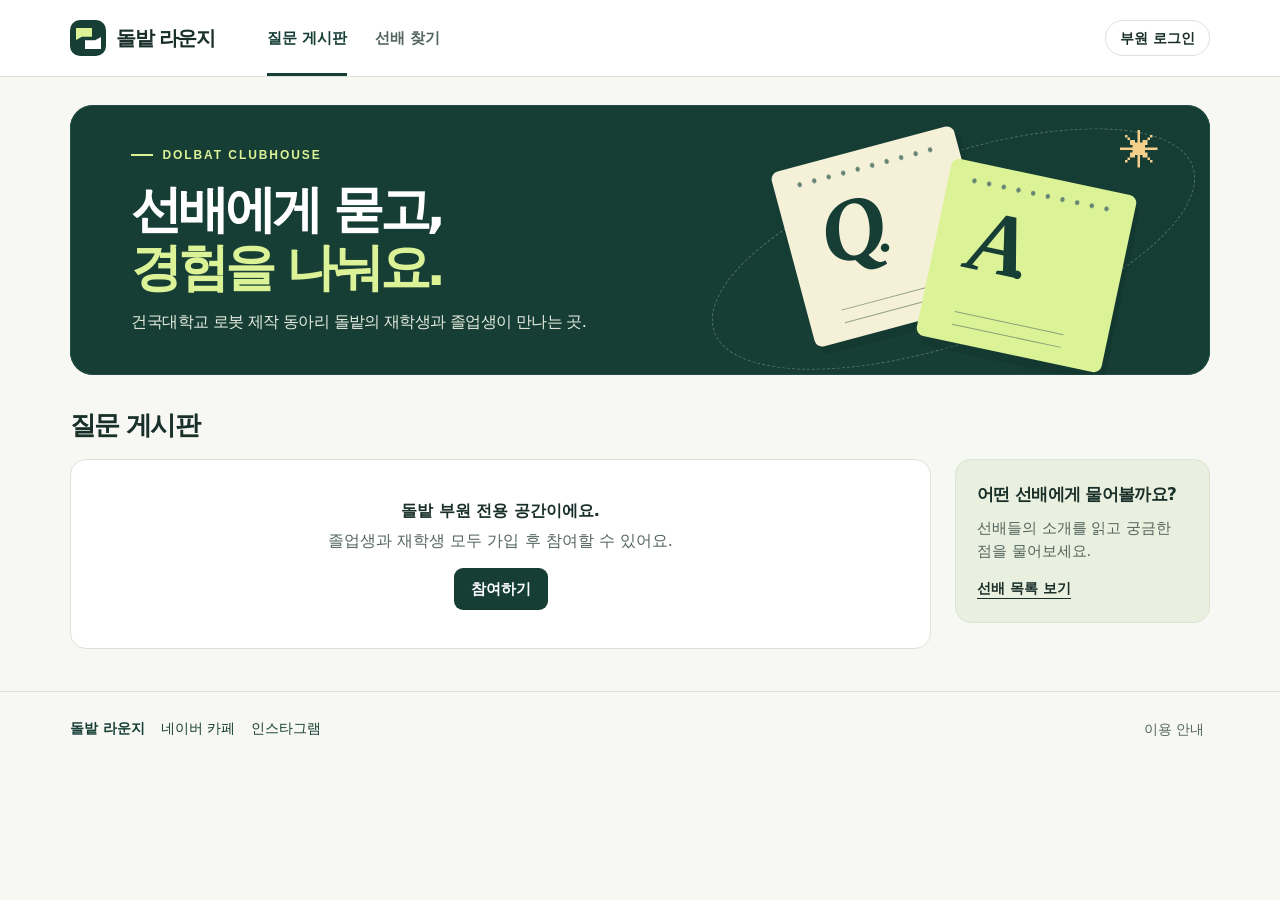
==== index.html @ 1cf1e102 "질문 주제 선택, 표시 및 게시판 필터 추가" ====
<!doctype html>
<html lang="ko"><head><meta charset="utf-8"><meta name="viewport" content="width=device-width,initial-scale=1">
<meta name="theme-color" content="#163e35"><title>돌밭 라운지 · DOLBAT</title>
<meta name="description" content="건국대학교 로봇 제작 동아리 돌밭(DOLBAT)의 재학생과 졸업생이 질문하고 답하는 커뮤니티입니다.">
<link rel="icon" href="data:image/svg+xml,%3Csvg xmlns='http://www.w3.org/2000/svg' viewBox='0 0 32 32'%3E%3Crect width='32' height='32' rx='8' fill='%23163e35'/%3E%3Cpath d='M8 8h11v8H13l-5 4zm8 10h8v7l-4-2h-4z' fill='%23dbf38c'/%3E%3C/svg%3E">
<link rel="stylesheet" href="./style.css?v=topics1"><script defer src="./config.js"></script><script defer src="./data.js?v=topics1"></script><script defer src="./app.js?v=topics1"></script></head>
<body>
<header><div class="wrap top"><a class="brand" href="#questions" aria-label="돌밭 라운지 홈"><span class="brand-mark" aria-hidden="true"><i></i><b></b></span>돌밭 라운지</a>
<nav aria-label="주 메뉴"><a href="#questions" data-nav="questions">질문 게시판</a><a href="#mentors" data-nav="mentors">선배 찾기</a></nav>
<button class="account" id="account"></button></div></header>
<main class="wrap"><section class="hero"><div class="hero-copy"><p class="eyebrow"><span></span>DOLBAT CLUBHOUSE</p><h1>선배에게 묻고,<br><em>경험을 나눠요.</em></h1><p class="intro">건국대학교 로봇 제작 동아리 돌밭의 재학생과 졸업생이 만나는 곳.</p></div>
<div class="art" aria-hidden="true"><div class="orbit"></div><div class="paper qpaper"><div class="holes"></div><strong>Q<span>.</span></strong><div class="paper-lines"></div></div><div class="paper apaper"><div class="holes"></div><strong>A<span>.</span></strong><div class="paper-lines"></div></div><i class="spark">✳</i></div></section>
<div id="board"></div></main>
<footer><div class="wrap"><strong>돌밭 라운지</strong><div class="club-links" role="group" aria-label="돌밭 공식 채널">
<a href="https://cafe.naver.com/dolbat1998" target="_blank" rel="noopener noreferrer">네이버 카페</a>
<a href="https://www.instagram.com/dolbat_ku/" target="_blank" rel="noopener noreferrer" aria-label="돌밭 인스타그램 @dolbat_ku">인스타그램</a>
</div><button id="about">이용 안내</button></div></footer>
<dialog id="modal"><div class="modal-head"><h2 id="modal-title"></h2><button class="cross" aria-label="닫기" id="close">×</button></div><div id="modal-body"></div></dialog><div id="toast" role="status"></div><noscript>게시판을 보려면 브라우저에서 JavaScript를 켜 주세요.</noscript>
</body></html>
---- style.css ----
:root{--pine:#163e35;--ink:#192f2a;--lime:#dcf297;--paper:#f7f8f4;--line:#dce2d9;--muted:#54655e;--white:#fff;--accent:#386955;color:var(--ink);background:var(--paper);font:16px/1.6 "Inter","Pretendard","Apple SD Gothic Neo","Malgun Gothic",system-ui,sans-serif;word-break:keep-all}*{box-sizing:border-box}body{margin:0}button,input,select,textarea{font:inherit;color:inherit}button,a,input,textarea,select{touch-action:manipulation}button{cursor:pointer}button,a{transition:background .16s,color .16s,border-color .16s}button{border:0;background:none}a{color:inherit;text-decoration:none}h1,h2,h3,p{margin:0}button:focus-visible,a:focus-visible,select:focus-visible,textarea:focus-visible,input:focus-visible{outline:3px solid #578772;outline-offset:3px}button:disabled{opacity:.55;cursor:wait}.wrap{width:min(1140px,calc(100% - 80px));margin:auto}header{background:white;border-bottom:1px solid var(--line)}.top{display:flex;align-items:center;min-height:76px;gap:52px}.brand{display:flex;align-items:center;gap:10px;font-size:1.28rem;font-weight:850;letter-spacing:-.07em;white-space:nowrap}.brand-mark{display:block;width:36px;height:36px;border-radius:10px;background:var(--pine);position:relative}.brand-mark i,.brand-mark b{position:absolute;background:var(--lime);width:16px;height:12px;left:6px;top:8px;clip-path:polygon(0 0,100% 0,100% 72%,37% 72%,0 100%)}.brand-mark b{transform:rotate(180deg);top:17px;left:15px;background:#fff}nav{display:flex;gap:28px;align-self:stretch}nav a{display:grid;place-content:center;position:relative;color:var(--muted);font-size:.95rem;font-weight:650}nav a.on{color:var(--pine)}nav a.on:after{content:"";height:3px;position:absolute;background:var(--pine);bottom:0;left:0;right:0}.account{margin-left:auto;border:1px solid var(--line);border-radius:22px;padding:6px 14px;font-weight:650;font-size:.87rem}.account:hover,.outline:hover,.chip:hover{background:#eaf0e7}.hero{display:flex;position:relative;isolation:isolate;overflow:hidden;color:#fff;background:var(--pine);margin:28px 0 32px;border-radius:23px;min-height:270px;align-items:center;padding:34px clamp(28px,4.8vw,66px);box-shadow:inset 0 0 0 1px #224f42}.hero-copy{position:relative;z-index:2;width:56%}.eyebrow{font-family:Arial,sans-serif;display:flex;align-items:center;gap:9px;font-weight:700;font-size:.75rem;letter-spacing:.16em;color:var(--lime)}.eyebrow span{height:2px;width:22px;background:var(--lime)}h1{font-size:clamp(2.1rem,4vw,3.35rem);letter-spacing:-.08em;line-height:1.14;margin:15px 0 12px;font-weight:800}h1 em{font-style:normal;color:var(--lime)}.intro{color:#e7ede1;font-size:1rem;letter-spacing:-.04em}.art{position:absolute;width:42%;max-width:430px;top:0;right:4%;height:100%;pointer-events:none}.orbit{border:1px dashed #76907d;opacity:.65;width:118%;height:69%;border-radius:50%;position:absolute;top:19%;left:-8%;transform:rotate(-19deg)}.paper{position:absolute;width:44%;height:67%;top:15%;color:var(--pine);box-shadow:5px 9px 0 #0b2a2440;border-radius:8px;padding:7% 8% 4%;display:flex;flex-direction:column;justify-content:space-between}.qpaper{left:13%;background:#f5f1d9;transform:rotate(-15deg)}.apaper{top:26%;left:46%;background:var(--lime);transform:rotate(12deg)}.holes{position:absolute;top:9%;left:12%;right:12%;height:5px;background:radial-gradient(circle at 3px 2.5px,#648474 2px,transparent 2.6px) left/15px 5px repeat-x}.paper strong{font:italic 700 clamp(4rem,7vw,7rem)/1 Georgia,serif;letter-spacing:-.13em}.paper strong span{font-size:.58em}.paper-lines{width:92%;height:14px;border-block:1.5px solid #768b70;opacity:.78}.spark{position:absolute;right:1%;top:10%;color:#f5cf8c;font:normal 2.5rem/1 Georgia,serif}.board-head{display:flex;align-items:center;justify-content:space-between;gap:12px;margin:4px 0 16px}h2{font-size:1.65rem;letter-spacing:-.065em;line-height:1.35}.section-title{display:flex;align-items:baseline;gap:12px}.count{color:var(--muted);font-size:.9rem}.solid,.outline{border-radius:9px;padding:9px 17px;font-size:.94rem;font-weight:700;display:inline-flex;align-items:center;justify-content:center;gap:7px}.solid{background:var(--pine);color:white}.solid:hover{background:#255846}.outline{background:white;border:1px solid var(--line)}.ico{font-family:Arial,sans-serif;font-size:1.1em}.layout{display:grid;grid-template-columns:minmax(0,1fr) 255px;gap:24px}.panel,.sidecard,.mentor{background:white;border:1px solid var(--line);border-radius:16px}.panel{overflow:hidden}.toolbar{padding:19px 22px 16px;border-bottom:1px solid var(--line)}.search{display:flex;align-items:center;gap:10px;background:#f5f7f3;border:1px solid #dce3d9;border-radius:9px;padding:0 13px;color:var(--muted)}.search:before{content:"";width:12px;height:12px;border:1.8px solid currentColor;border-radius:50%;flex:none}.search:after{content:"";position:absolute;margin:11px 0 0 12px;width:6px;height:1.7px;background:currentColor;transform:rotate(46deg)}.search input{width:100%;padding:10px 4px;border:0;background:transparent;min-width:0;font-size:.93rem}.chips{display:flex;flex-wrap:wrap;gap:6px;margin-top:12px}.chip,.tag,.status{font-size:.82rem;line-height:1.4;border-radius:18px;white-space:nowrap}.chip{padding:6px 12px;border:1px solid var(--line);background:white}.chip.active{background:var(--pine);color:white;border-color:var(--pine)}.row{display:block;width:100%;padding:17px 23px;text-align:left;border:0;border-bottom:1px solid #e6eae4;background:white}.row:last-child{border:0}.row:hover,.mentor:hover{background:#f7faf4}.labelrow,.meta,.personline{display:flex;align-items:center;flex-wrap:wrap;gap:8px}.tag{color:#365c48;background:#edf2e9;padding:3px 9px;font-weight:700}.status{font-weight:600;color:#557358}.status.wait{color:#946631}.row h3,.mentor h3{font-size:1.1rem;line-height:1.5;letter-spacing:-.045em;margin:6px 0 4px;overflow-wrap:anywhere}.meta{overflow-wrap:anywhere;font-size:.83rem;color:var(--muted)}.answer-count{margin-left:auto;color:var(--pine);font-weight:700}.sidecard{padding:21px;margin-bottom:14px}.sidecard h3{font-size:1.06rem;letter-spacing:-.04em}.sidecard.moss{background:#eaf0df;border-color:#dbe4cf}.sidecard p{color:var(--muted);font-size:.91rem;margin:8px 0 13px}.sidecard .linkbtn{font-size:.9rem;font-weight:700;padding:0;text-decoration:underline;text-underline-offset:5px}.sidelist{display:flex;flex-direction:column;gap:6px;margin-top:10px}.filter{display:flex;width:100%;align-items:center;justify-content:space-between;text-align:left;padding:7px 9px;border-radius:6px;color:var(--muted);font-size:.92rem}.filter.active{background:#eff3ed;color:var(--pine);font-weight:700}.filter b{font-size:.85rem}.empty{text-align:center;padding:38px 20px;color:var(--muted)}.empty strong{display:block;color:var(--ink);margin-bottom:5px}.empty button{margin-top:14px}.mentor-grid{padding:18px;display:grid;grid-template-columns:repeat(2,minmax(0,1fr));gap:12px}.mentor{padding:18px;text-align:left}.avatar{width:39px;height:39px;display:grid;place-items:center;border-radius:12px;color:var(--pine);background:#e4eed5;font-weight:750}.mentor p{font-size:.91rem;color:var(--muted);margin-top:10px}.notice{font-size:.87rem;color:var(--muted);margin:12px 0}.mobile-filter{display:none}footer{border-top:1px solid var(--line);margin:42px 0 0}footer .wrap{display:flex;align-items:center;gap:16px;min-height:74px;color:var(--muted);font-size:.85rem}footer strong{color:var(--pine)}footer button{margin-left:auto;font-size:.87rem}dialog{width:min(590px,calc(100% - 26px));max-height:88dvh;padding:24px;border:1px solid var(--line);border-radius:18px;color:var(--ink);box-shadow:0 18px 70px #173e3533}dialog::backdrop{background:#092c2480}.modal-head{display:flex;align-items:center;justify-content:space-between;gap:14px;margin-bottom:18px}.modal-head h2{font-size:1.38rem;overflow-wrap:anywhere}.cross{height:34px;width:34px;flex:none;border-radius:50%;background:var(--paper);font:1.55rem/1 Arial}.form{display:grid;gap:13px}.form label{display:grid;gap:5px;font-size:.9rem;font-weight:700}.form :is(input,textarea,select){width:100%;min-width:0;padding:9px 10px;background:#f9faf7;border:1px solid #cfdace;border-radius:8px;font-size:16px}.form textarea{resize:vertical;min-height:102px}.form input[type=file]{font-size:.83rem;padding:8px}.form small,.dim,.hint{font-size:.87rem;color:var(--muted)}.form .solid{justify-self:start}.error{color:#9c3626;font-size:.9rem}.error:empty{display:none}.hint{background:#f2f5ec;border-radius:9px;padding:10px 12px;margin:0 0 14px}.switch{margin-top:14px;color:#2d6655;text-decoration:underline;font-weight:650}.article{white-space:pre-wrap;overflow-wrap:anywhere;margin:13px 0 17px}.photo{display:block;width:auto;max-width:100%;max-height:400px;border-radius:10px;margin:10px 0}.reply{border-top:1px solid var(--line);padding:15px 0 5px}.reply h4,.replies h3{margin:0}.replies h3{font-size:1.04rem}.detail-form{border-top:1px solid var(--line);padding-top:16px;margin-top:12px}.related:not(:empty){background:#f2f5ec;border-radius:8px;padding:9px 12px;font-size:.86rem}.related button{display:block;text-align:left;text-decoration:underline;margin:4px 0}.busyline{padding:17px;color:var(--muted)}#toast{position:fixed;bottom:22px;left:50%;transform:translateX(-50%);max-width:90%;background:var(--pine);border-radius:10px;color:white;font-size:.91rem;padding:10px 16px;z-index:20;box-shadow:0 2px 10px #0002;pointer-events:none}#toast:empty{display:none}
@media(max-width:850px){.layout{grid-template-columns:minmax(0,1fr) 205px;gap:14px}.wrap{width:calc(100% - 40px)}.hero{min-height:240px}.art{right:3%}.top{gap:32px}.sidecard{padding:15px}}
@media(max-width:670px){.wrap{width:calc(100% - 28px)}.top{min-height:65px;flex-wrap:wrap;gap:0;padding:12px 0 0}.brand{font-size:1.13rem}.brand-mark{width:33px;height:33px}.account{order:1}nav{order:2;width:100%;gap:24px;margin-top:8px}nav a{padding:7px 0 10px;font-size:.9rem}.hero{margin:16px 0 23px;min-height:193px;padding:21px 20px;border-radius:15px}.hero-copy{width:66%}h1{font-size:clamp(1.65rem,6.3vw,2.35rem);margin:10px 0}.intro{font-size:.83rem;line-height:1.5}.eyebrow{font-size:.65rem;gap:6px}.art{width:35%;right:3%;top:15%;height:70%}.paper{width:60%;height:64%}.qpaper{left:0}.apaper{left:41%;top:35%}.paper strong{font-size:clamp(2.8rem,9vw,4rem)}.holes{height:4px;background-size:10px 4px}.paper-lines{height:8px}.spark{font-size:1.4rem;right:3%}.orbit{top:25%;left:-10%}.layout{display:block}.layout aside{margin-top:16px}.statuscard{display:none}.mobile-filter{display:block;border:1px solid var(--line);border-radius:8px;padding:5px;font-size:.84rem;background:#fff}.board-head{margin-bottom:12px}h2{font-size:1.4rem}.section-title{gap:6px}.toolbar{padding:13px}.row{padding:15px}.chip{padding:5px 10px}.chips{gap:5px}.solid,.outline{padding:8px 12px}.mentor-grid{padding:12px;gap:8px}.mentor{padding:12px}.sidecard{margin-bottom:10px}.status-top{display:flex;align-items:center;justify-content:space-between;margin-top:10px}.status-top .chips{margin:0}.meta{gap:5px}.top .account{font-size:.8rem}footer .wrap{gap:9px;flex-wrap:wrap}dialog{padding:17px}}
@media(max-width:380px){.mentor-grid{grid-template-columns:1fr}.hero-copy{width:68%}.art{opacity:.92}.hero{padding:17px}.eyebrow{letter-spacing:.1em}}
.tick{display:flex!important;align-items:center;gap:10px!important;margin-top:9px}.tick input{width:auto!important}.related details{padding:4px 0}.related summary{cursor:pointer;font-weight:650}.related p{margin:5px}.mobile-filter-wrap:has(select){display:none}@media(max-width:670px){.mobile-filter-wrap:has(select){display:block;margin-top:10px}}[hidden]{display:none!important}
.author-fields{display:grid;grid-template-columns:1.45fr .75fr 1fr;gap:8px 10px;border:1px solid var(--line);border-radius:10px;padding:10px 12px;min-width:0}.author-fields legend{padding:0 6px;font-size:.93rem;font-weight:700}.author-fields label{min-width:0}.author-fields small{grid-column:1/-1}@media(max-width:480px){.author-fields{grid-template-columns:1fr 1fr}.author-fields label:first-of-type{grid-column:1/-1}}

.club-links { display: flex; flex-wrap: wrap; align-items: center; gap: 0 1rem; }
.club-links a { padding: .45rem 0; color: var(--pine); }
.club-links a:hover, .article a:hover { text-decoration: underline; }
.article a { color: var(--pine); text-decoration: underline; text-underline-offset: .18em; }
@media (max-width: 480px) {
  footer .wrap { display: grid; grid-template-columns: 1fr auto; gap: 0 .5rem; padding: .75rem 0; }
  .club-links { grid-column: 1; grid-row: 2; }
  footer button { grid-column: 2; grid-row: 1 / 3; }
}

.work-fields { display: grid; gap: 13px; }
.employment-summary { margin: .6rem 0; font-size: .9rem; overflow-wrap: anywhere; }
.employment-summary div { display: flex; align-items: baseline; gap: .65rem; }
.employment-summary dt { color: var(--muted); flex: none; }
.employment-summary dd { margin: 0; }

.question-filters { display: flex; flex-wrap: wrap; align-items: center; gap: .5rem; margin-top: .65rem; }
.question-filters .mobile-filter-wrap { margin-top: 0; }
.topic-filter { max-width: 100%; border: 1px solid var(--line); border-radius: 8px; padding: .35rem .55rem; background: #fff; font-size: .87rem; }
.question-topic { display: inline-block; color: var(--pine); background: #e9efe4; border-radius: 12px; padding: .2rem .55rem; font-size: .82rem; }
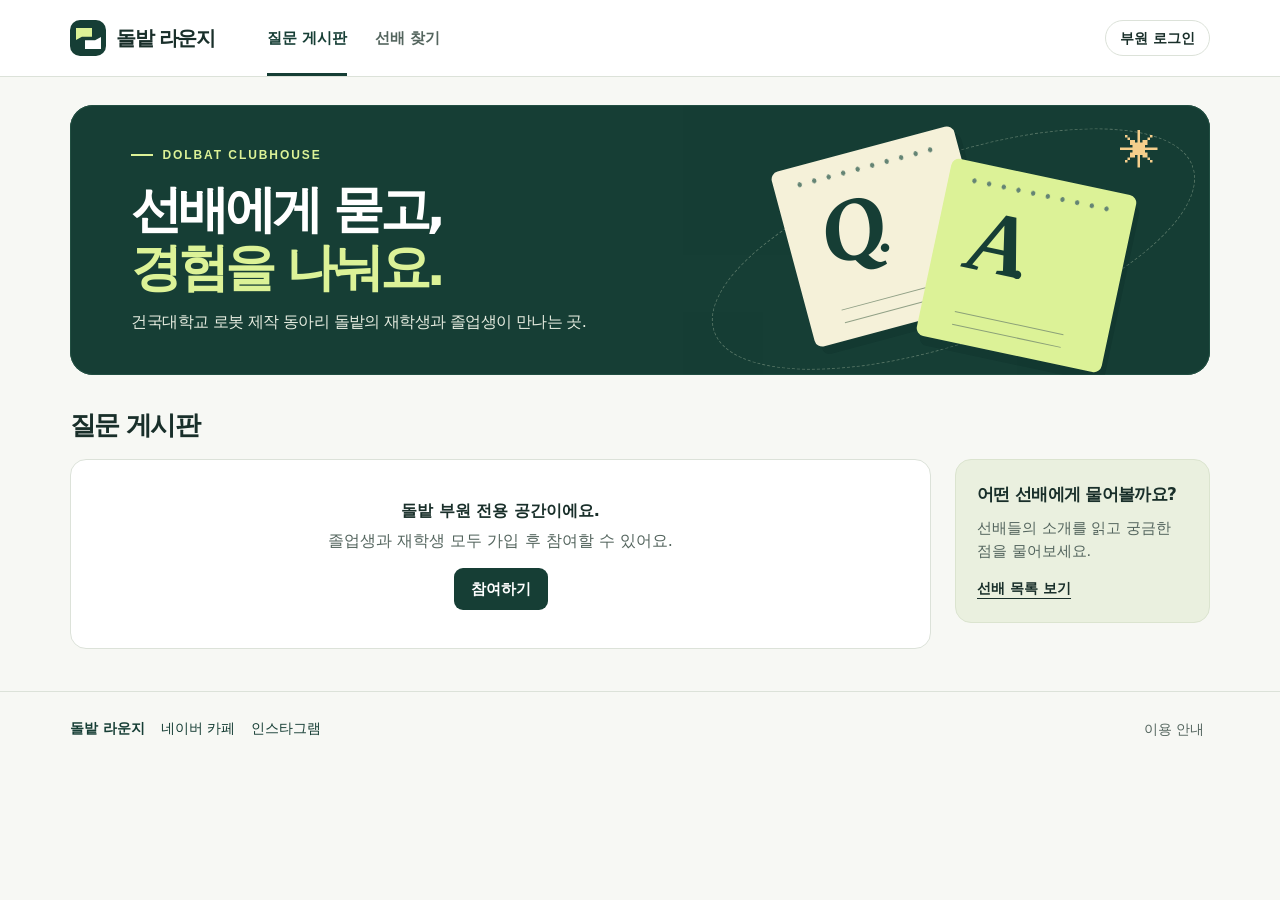
==== commit 60e785f1: "질문 주제를 자소서·면접·대회·포트폴리오 중심으로 변경" ====
--- a/index.html
+++ b/index.html
@@ -3,7 +3,7 @@
 <meta name="theme-color" content="#163e35"><title>돌밭 라운지 · DOLBAT</title>
 <meta name="description" content="건국대학교 로봇 제작 동아리 돌밭(DOLBAT)의 재학생과 졸업생이 질문하고 답하는 커뮤니티입니다.">
 <link rel="icon" href="data:image/svg+xml,%3Csvg xmlns='http://www.w3.org/2000/svg' viewBox='0 0 32 32'%3E%3Crect width='32' height='32' rx='8' fill='%23163e35'/%3E%3Cpath d='M8 8h11v8H13l-5 4zm8 10h8v7l-4-2h-4z' fill='%23dbf38c'/%3E%3C/svg%3E">
-<link rel="stylesheet" href="./style.css?v=topics1"><script defer src="./config.js"></script><script defer src="./data.js?v=topics1"></script><script defer src="./app.js?v=topics1"></script></head>
+<link rel="stylesheet" href="./style.css?v=topics1"><script defer src="./config.js"></script><script defer src="./data.js?v=topics2"></script><script defer src="./app.js?v=topics2"></script></head>
 <body>
 <header><div class="wrap top"><a class="brand" href="#questions" aria-label="돌밭 라운지 홈"><span class="brand-mark" aria-hidden="true"><i></i><b></b></span>돌밭 라운지</a>
 <nav aria-label="주 메뉴"><a href="#questions" data-nav="questions">질문 게시판</a><a href="#mentors" data-nav="mentors">선배 찾기</a></nav>
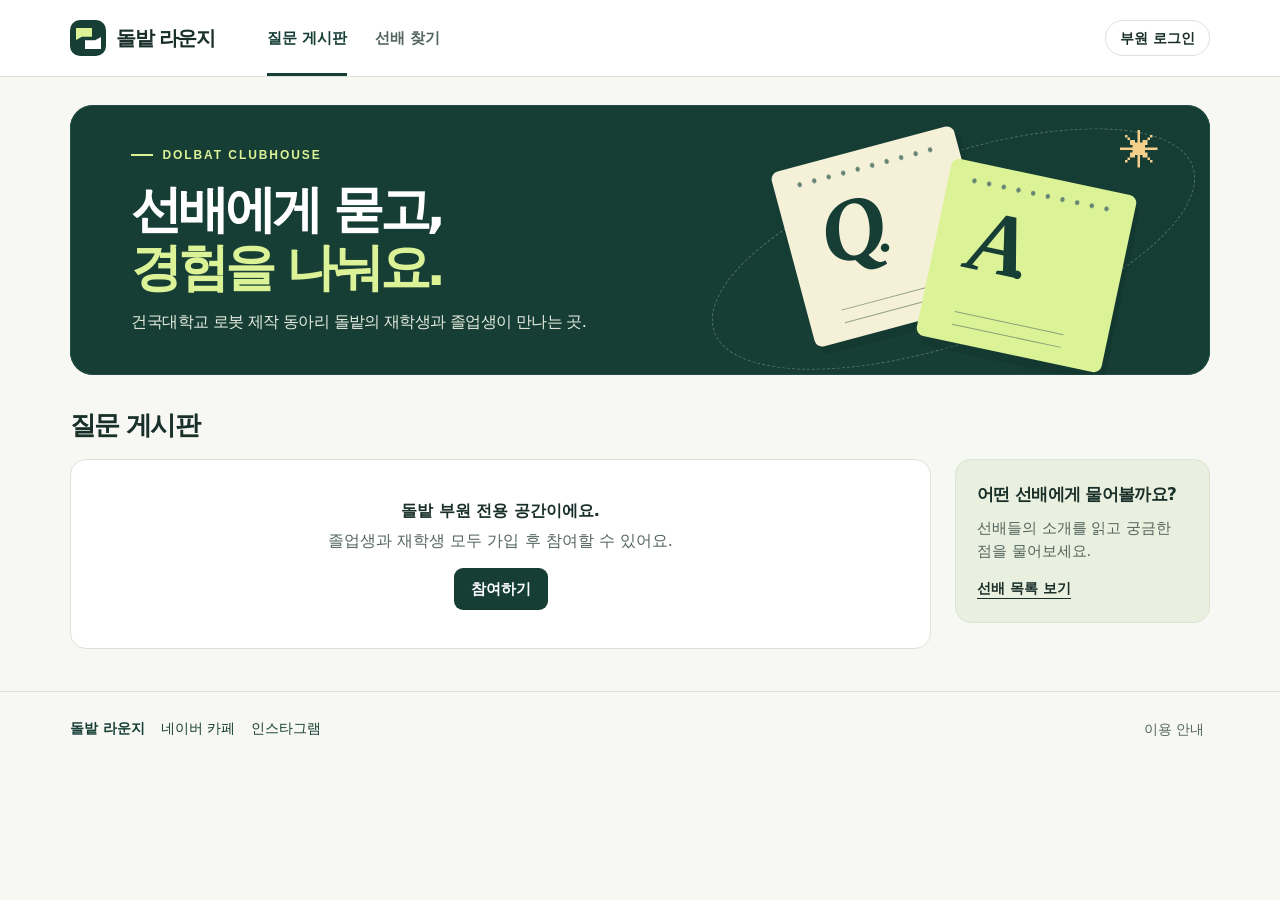
==== commit ff1f5be9: "질문과 답변에 모든 형식의 파일 첨부 및 다운로드 지원" ====
--- a/index.html
+++ b/index.html
@@ -3,7 +3,7 @@
 <meta name="theme-color" content="#163e35"><title>돌밭 라운지 · DOLBAT</title>
 <meta name="description" content="건국대학교 로봇 제작 동아리 돌밭(DOLBAT)의 재학생과 졸업생이 질문하고 답하는 커뮤니티입니다.">
 <link rel="icon" href="data:image/svg+xml,%3Csvg xmlns='http://www.w3.org/2000/svg' viewBox='0 0 32 32'%3E%3Crect width='32' height='32' rx='8' fill='%23163e35'/%3E%3Cpath d='M8 8h11v8H13l-5 4zm8 10h8v7l-4-2h-4z' fill='%23dbf38c'/%3E%3C/svg%3E">
-<link rel="stylesheet" href="./style.css?v=topics1"><script defer src="./config.js"></script><script defer src="./data.js?v=topics2"></script><script defer src="./app.js?v=topics2"></script></head>
+<link rel="stylesheet" href="./style.css?v=attach1"><script defer src="./config.js"></script><script defer src="./data.js?v=attach1"></script><script defer src="./app.js?v=attach1"></script></head>
 <body>
 <header><div class="wrap top"><a class="brand" href="#questions" aria-label="돌밭 라운지 홈"><span class="brand-mark" aria-hidden="true"><i></i><b></b></span>돌밭 라운지</a>
 <nav aria-label="주 메뉴"><a href="#questions" data-nav="questions">질문 게시판</a><a href="#mentors" data-nav="mentors">선배 찾기</a></nav>
--- a/style.css
+++ b/style.css
@@ -25,3 +25,5 @@
 .question-filters .mobile-filter-wrap { margin-top: 0; }
 .topic-filter { max-width: 100%; border: 1px solid var(--line); border-radius: 8px; padding: .35rem .55rem; background: #fff; font-size: .87rem; }
 .question-topic { display: inline-block; color: var(--pine); background: #e9efe4; border-radius: 12px; padding: .2rem .55rem; font-size: .82rem; }
+
+.attachment-download { display: block; margin: .55rem 0; max-width: 100%; text-align: left; overflow-wrap: anywhere; }
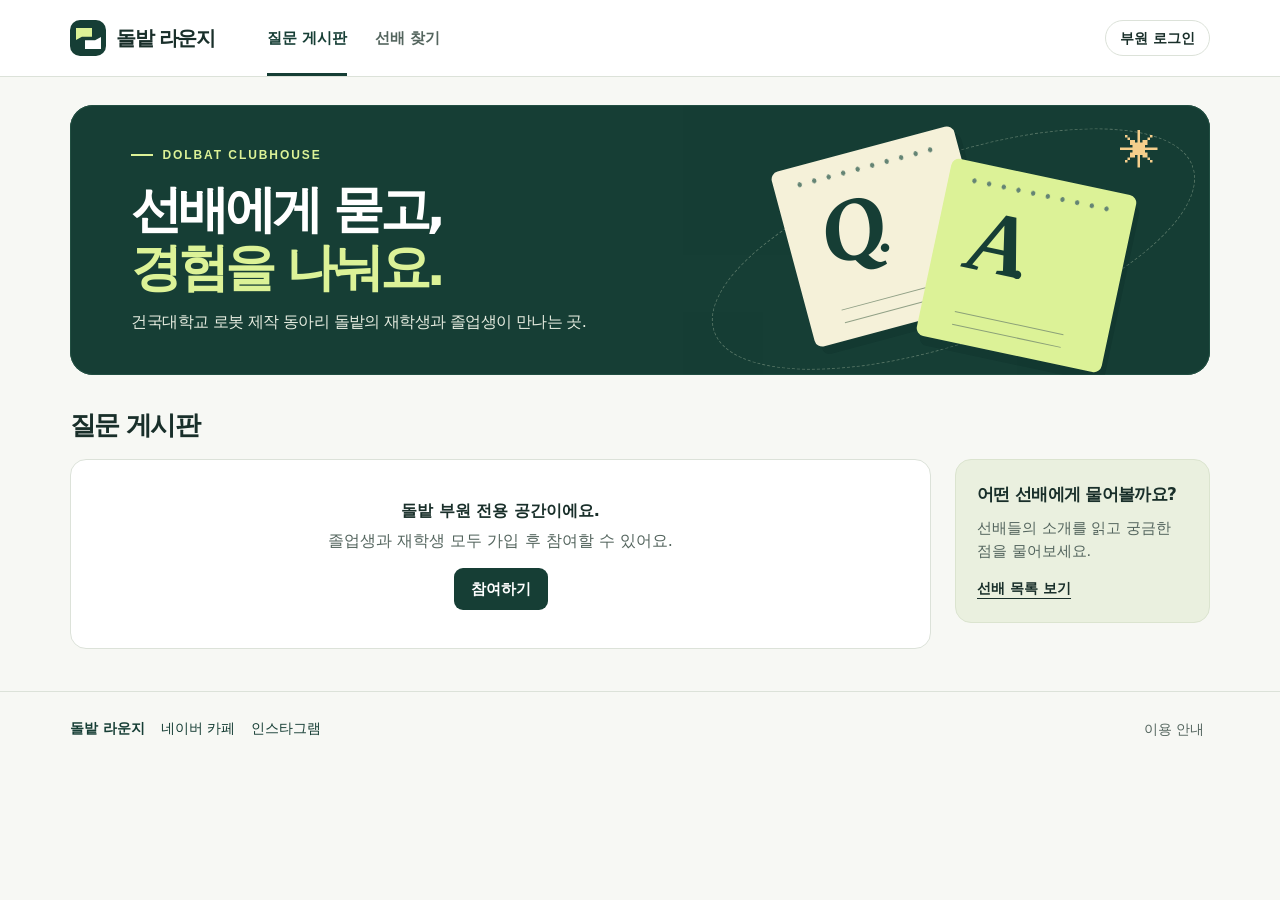
==== commit 14940e49: "작성자 질문 삭제 및 내 프로필 질문 활동 추가" ====
--- a/index.html
+++ b/index.html
@@ -3,7 +3,7 @@
 <meta name="theme-color" content="#163e35"><title>돌밭 라운지 · DOLBAT</title>
 <meta name="description" content="건국대학교 로봇 제작 동아리 돌밭(DOLBAT)의 재학생과 졸업생이 질문하고 답하는 커뮤니티입니다.">
 <link rel="icon" href="data:image/svg+xml,%3Csvg xmlns='http://www.w3.org/2000/svg' viewBox='0 0 32 32'%3E%3Crect width='32' height='32' rx='8' fill='%23163e35'/%3E%3Cpath d='M8 8h11v8H13l-5 4zm8 10h8v7l-4-2h-4z' fill='%23dbf38c'/%3E%3C/svg%3E">
-<link rel="stylesheet" href="./style.css?v=attach1"><script defer src="./config.js"></script><script defer src="./data.js?v=attach1"></script><script defer src="./app.js?v=attach1"></script></head>
+<link rel="stylesheet" href="./style.css?v=history1"><script defer src="./config.js"></script><script defer src="./data.js?v=history1"></script><script defer src="./app.js?v=history1"></script></head>
 <body>
 <header><div class="wrap top"><a class="brand" href="#questions" aria-label="돌밭 라운지 홈"><span class="brand-mark" aria-hidden="true"><i></i><b></b></span>돌밭 라운지</a>
 <nav aria-label="주 메뉴"><a href="#questions" data-nav="questions">질문 게시판</a><a href="#mentors" data-nav="mentors">선배 찾기</a></nav>
--- a/style.css
+++ b/style.css
@@ -27,3 +27,10 @@
 .question-topic { display: inline-block; color: var(--pine); background: #e9efe4; border-radius: 12px; padding: .2rem .55rem; font-size: .82rem; }
 
 .attachment-download { display: block; margin: .55rem 0; max-width: 100%; text-align: left; overflow-wrap: anywhere; }
+
+.profile-activity { margin-top: 1.1rem; padding-top: .65rem; border-top: 1px solid var(--line); }
+.profile-activity h3 { margin: 0 0 .55rem; font-size: 1rem; }
+.profile-activity ul { padding: 0; margin: 0; list-style: none; display: grid; gap: .4rem; }
+.activity-question { display: flex; align-items: center; gap: .5rem; width: 100%; text-align: left; overflow-wrap: anywhere; }
+.danger { color: #8e2926; border: 1px solid #dda8a3; background: #fff7f6; border-radius: 8px; padding: .45rem .8rem; }
+.danger:hover { background: #fbe7e5; }
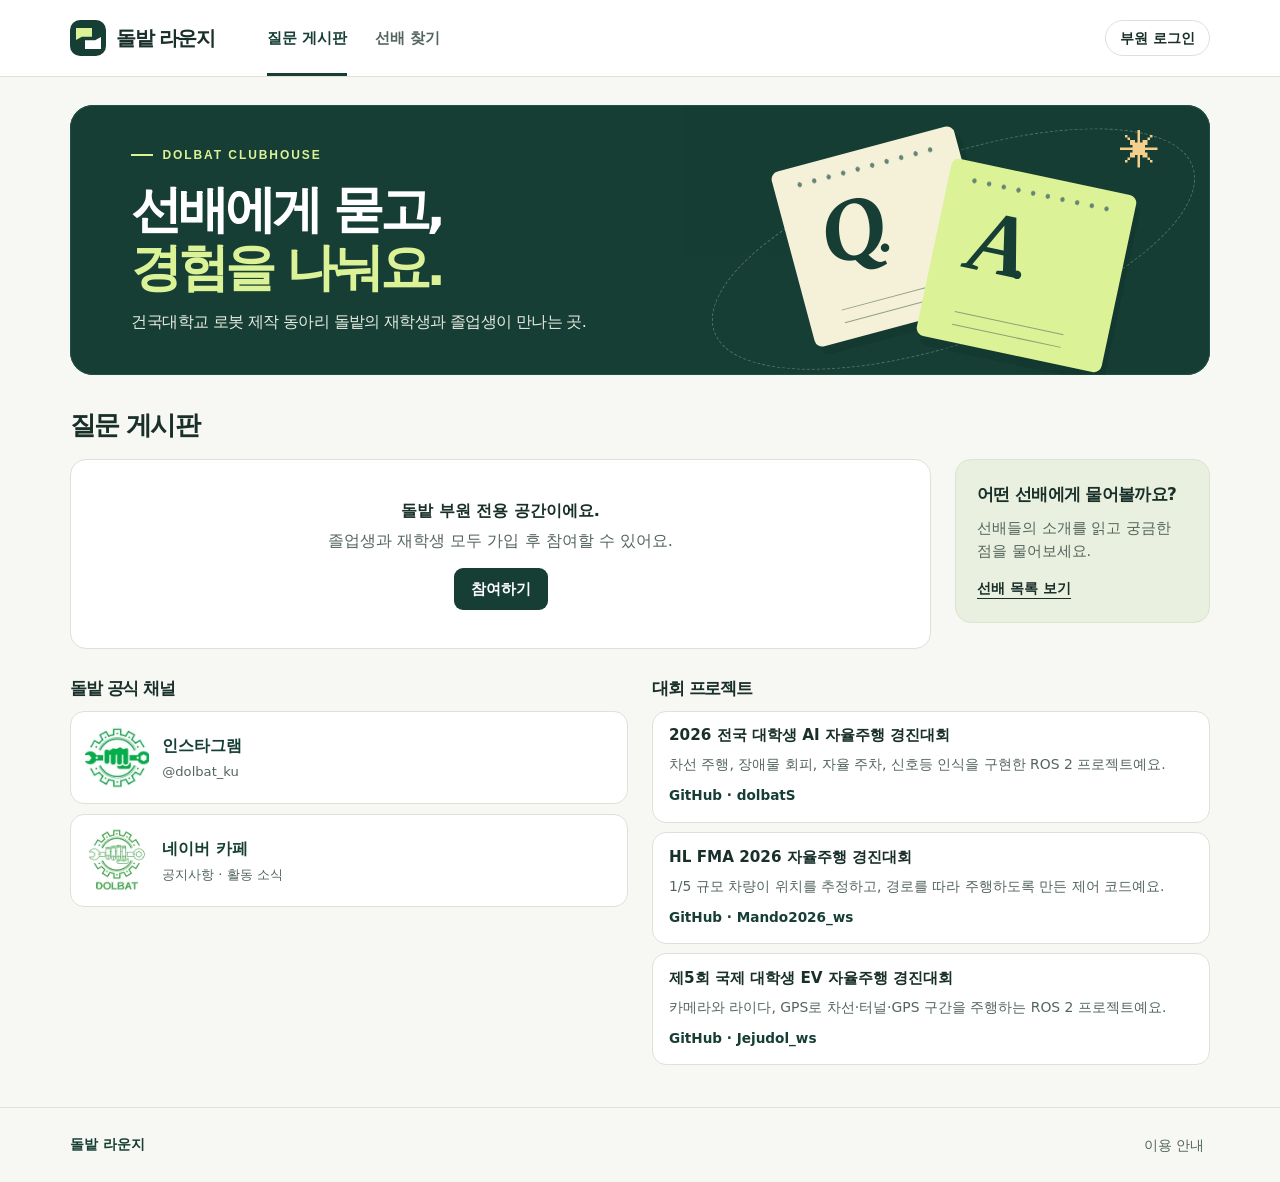
==== commit c281f1dd: "돌밭 공식 채널 이미지와 대회 GitHub 프로젝트 추가" ====
--- a/index.html
+++ b/index.html
@@ -3,17 +3,47 @@
 <meta name="theme-color" content="#163e35"><title>돌밭 라운지 · DOLBAT</title>
 <meta name="description" content="건국대학교 로봇 제작 동아리 돌밭(DOLBAT)의 재학생과 졸업생이 질문하고 답하는 커뮤니티입니다.">
 <link rel="icon" href="data:image/svg+xml,%3Csvg xmlns='http://www.w3.org/2000/svg' viewBox='0 0 32 32'%3E%3Crect width='32' height='32' rx='8' fill='%23163e35'/%3E%3Cpath d='M8 8h11v8H13l-5 4zm8 10h8v7l-4-2h-4z' fill='%23dbf38c'/%3E%3C/svg%3E">
-<link rel="stylesheet" href="./style.css?v=history1"><script defer src="./config.js"></script><script defer src="./data.js?v=history1"></script><script defer src="./app.js?v=history1"></script></head>
+<link rel="stylesheet" href="./style.css?v=rails1"><script defer src="./config.js"></script><script defer src="./data.js?v=history1"></script><script defer src="./app.js?v=history1"></script></head>
 <body>
 <header><div class="wrap top"><a class="brand" href="#questions" aria-label="돌밭 라운지 홈"><span class="brand-mark" aria-hidden="true"><i></i><b></b></span>돌밭 라운지</a>
 <nav aria-label="주 메뉴"><a href="#questions" data-nav="questions">질문 게시판</a><a href="#mentors" data-nav="mentors">선배 찾기</a></nav>
 <button class="account" id="account"></button></div></header>
-<main class="wrap"><section class="hero"><div class="hero-copy"><p class="eyebrow"><span></span>DOLBAT CLUBHOUSE</p><h1>선배에게 묻고,<br><em>경험을 나눠요.</em></h1><p class="intro">건국대학교 로봇 제작 동아리 돌밭의 재학생과 졸업생이 만나는 곳.</p></div>
+<main class="page-shell">
+<div class="page-core"><section class="hero"><div class="hero-copy"><p class="eyebrow"><span></span>DOLBAT CLUBHOUSE</p><h1>선배에게 묻고,<br><em>경험을 나눠요.</em></h1><p class="intro">건국대학교 로봇 제작 동아리 돌밭의 재학생과 졸업생이 만나는 곳.</p></div>
 <div class="art" aria-hidden="true"><div class="orbit"></div><div class="paper qpaper"><div class="holes"></div><strong>Q<span>.</span></strong><div class="paper-lines"></div></div><div class="paper apaper"><div class="holes"></div><strong>A<span>.</span></strong><div class="paper-lines"></div></div><i class="spark">✳</i></div></section>
-<div id="board"></div></main>
-<footer><div class="wrap"><strong>돌밭 라운지</strong><div class="club-links" role="group" aria-label="돌밭 공식 채널">
-<a href="https://cafe.naver.com/dolbat1998" target="_blank" rel="noopener noreferrer">네이버 카페</a>
-<a href="https://www.instagram.com/dolbat_ku/" target="_blank" rel="noopener noreferrer" aria-label="돌밭 인스타그램 @dolbat_ku">인스타그램</a>
-</div><button id="about">이용 안내</button></div></footer>
+<div id="board"></div></div>
+<aside class="site-rail social-rail" aria-labelledby="social-title">
+  <h2 id="social-title">돌밭 공식 채널</h2>
+  <a class="social-card" href="https://www.instagram.com/dolbat_ku/" target="_blank" rel="noopener noreferrer">
+    <img src="./assets/instagram.webp" width="70" height="70" alt="">
+    <span><strong>인스타그램</strong><small>@dolbat_ku</small></span>
+  </a>
+  <a class="social-card" href="https://cafe.naver.com/dolbat1998" target="_blank" rel="noopener noreferrer">
+    <img src="./assets/naver-cafe.webp" width="70" height="70" alt="">
+    <span><strong>네이버 카페</strong><small>공지사항 · 활동 소식</small></span>
+  </a>
+</aside>
+<aside class="site-rail competition-rail" aria-labelledby="competition-title">
+  <h2 id="competition-title">대회 프로젝트</h2>
+  <ul class="competition-list">
+    <li class="competition-card">
+      <h3>2026 전국 대학생 AI 자율주행 경진대회</h3>
+      <p>차선 주행, 장애물 회피, 자율 주차, 신호등 인식을 구현한 ROS 2 프로젝트예요.</p>
+      <a href="https://github.com/sw8744/dolbatS" target="_blank" rel="noopener noreferrer" aria-label="2026 전국 대학생 AI 자율주행 경진대회 GitHub">GitHub · dolbatS</a>
+    </li>
+    <li class="competition-card">
+      <h3>HL FMA 2026 자율주행 경진대회</h3>
+      <p>1/5 규모 차량이 위치를 추정하고, 경로를 따라 주행하도록 만든 제어 코드예요.</p>
+      <a href="https://github.com/Hannibal730/Mando2026_ws" target="_blank" rel="noopener noreferrer" aria-label="HL FMA 2026 자율주행 경진대회 GitHub">GitHub · Mando2026_ws</a>
+    </li>
+    <li class="competition-card">
+      <h3>제5회 국제 대학생 EV 자율주행 경진대회</h3>
+      <p>카메라와 라이다, GPS로 차선·터널·GPS 구간을 주행하는 ROS 2 프로젝트예요.</p>
+      <a href="https://github.com/Hannibal730/Jejudol_ws" target="_blank" rel="noopener noreferrer" aria-label="제5회 국제 대학생 EV 자율주행 경진대회 GitHub">GitHub · Jejudol_ws</a>
+    </li>
+  </ul>
+</aside>
+</main>
+<footer><div class="wrap"><strong>돌밭 라운지</strong><button id="about">이용 안내</button></div></footer>
 <dialog id="modal"><div class="modal-head"><h2 id="modal-title"></h2><button class="cross" aria-label="닫기" id="close">×</button></div><div id="modal-body"></div></dialog><div id="toast" role="status"></div><noscript>게시판을 보려면 브라우저에서 JavaScript를 켜 주세요.</noscript>
 </body></html>
--- a/style.css
+++ b/style.css
@@ -5,16 +5,7 @@
 .tick{display:flex!important;align-items:center;gap:10px!important;margin-top:9px}.tick input{width:auto!important}.related details{padding:4px 0}.related summary{cursor:pointer;font-weight:650}.related p{margin:5px}.mobile-filter-wrap:has(select){display:none}@media(max-width:670px){.mobile-filter-wrap:has(select){display:block;margin-top:10px}}[hidden]{display:none!important}
 .author-fields{display:grid;grid-template-columns:1.45fr .75fr 1fr;gap:8px 10px;border:1px solid var(--line);border-radius:10px;padding:10px 12px;min-width:0}.author-fields legend{padding:0 6px;font-size:.93rem;font-weight:700}.author-fields label{min-width:0}.author-fields small{grid-column:1/-1}@media(max-width:480px){.author-fields{grid-template-columns:1fr 1fr}.author-fields label:first-of-type{grid-column:1/-1}}
 
-.club-links { display: flex; flex-wrap: wrap; align-items: center; gap: 0 1rem; }
-.club-links a { padding: .45rem 0; color: var(--pine); }
-.club-links a:hover, .article a:hover { text-decoration: underline; }
 .article a { color: var(--pine); text-decoration: underline; text-underline-offset: .18em; }
-@media (max-width: 480px) {
-  footer .wrap { display: grid; grid-template-columns: 1fr auto; gap: 0 .5rem; padding: .75rem 0; }
-  .club-links { grid-column: 1; grid-row: 2; }
-  footer button { grid-column: 2; grid-row: 1 / 3; }
-}
-
 .work-fields { display: grid; gap: 13px; }
 .employment-summary { margin: .6rem 0; font-size: .9rem; overflow-wrap: anywhere; }
 .employment-summary div { display: flex; align-items: baseline; gap: .65rem; }
@@ -34,3 +25,57 @@
 .activity-question { display: flex; align-items: center; gap: .5rem; width: 100%; text-align: left; overflow-wrap: anywhere; }
 .danger { color: #8e2926; border: 1px solid #dda8a3; background: #fff7f6; border-radius: 8px; padding: .45rem .8rem; }
 .danger:hover { background: #fbe7e5; }
+
+.page-shell {
+  width: min(1140px, calc(100% - 80px));
+  margin: 0 auto;
+  display: grid;
+  grid-template-columns: repeat(2, minmax(0, 1fr));
+  grid-template-areas: "core core" "social competition";
+  align-items: start;
+  column-gap: 24px;
+  row-gap: 28px;
+}
+.page-core { grid-area: core; min-width: 0; }
+.social-rail { grid-area: social; }
+.competition-rail { grid-area: competition; }
+.site-rail { min-width: 0; }
+.site-rail h2 { margin: 0 0 .7rem; font-size: 1.05rem; }
+.social-card, .competition-card {
+  border: 1px solid var(--line);
+  border-radius: 14px;
+  background: var(--white);
+}
+.social-card {
+  display: flex;
+  align-items: center;
+  gap: .85rem;
+  padding: .85rem;
+  margin-bottom: .6rem;
+  color: var(--pine);
+  text-decoration: none;
+}
+.social-card:last-child { margin-bottom: 0; }
+.social-card:hover { background: #edf4ea; border-color: #b6c8b2; }
+.social-card img { flex: 0 0 64px; width: 64px; height: 64px; object-fit: contain; border-radius: 9px; }
+.social-card strong, .social-card small { display: block; }
+.social-card small { margin-top: .15rem; color: var(--muted); font-size: .82rem; overflow-wrap: anywhere; }
+.competition-list { display: grid; gap: .6rem; margin: 0; padding: 0; list-style: none; }
+.competition-card { padding: .85rem 1rem; }
+.competition-card h3 { font-size: .95rem; line-height: 1.4; margin: 0; }
+.competition-card p { margin: .42rem 0; font-size: .87rem; color: var(--muted); }
+.competition-card a { color: var(--pine); font-weight: 650; font-size: .85rem; text-underline-offset: .2em; overflow-wrap: anywhere; }
+@media (min-width: 1320px) {
+  .page-shell {
+    width: min(1700px, calc(100% - 80px));
+    grid-template-columns: clamp(200px, 15vw, 238px) minmax(0, 1fr) clamp(238px, 17vw, 274px);
+    grid-template-areas: "social core competition";
+  }
+  .site-rail { margin-top: 28px; }
+}
+@media (max-width: 850px) {
+  .page-shell { width: calc(100% - 40px); gap: 24px 16px; }
+}
+@media (max-width: 670px) {
+  .page-shell { width: calc(100% - 28px); grid-template-columns: minmax(0, 1fr); grid-template-areas: "core" "social" "competition"; }
+}
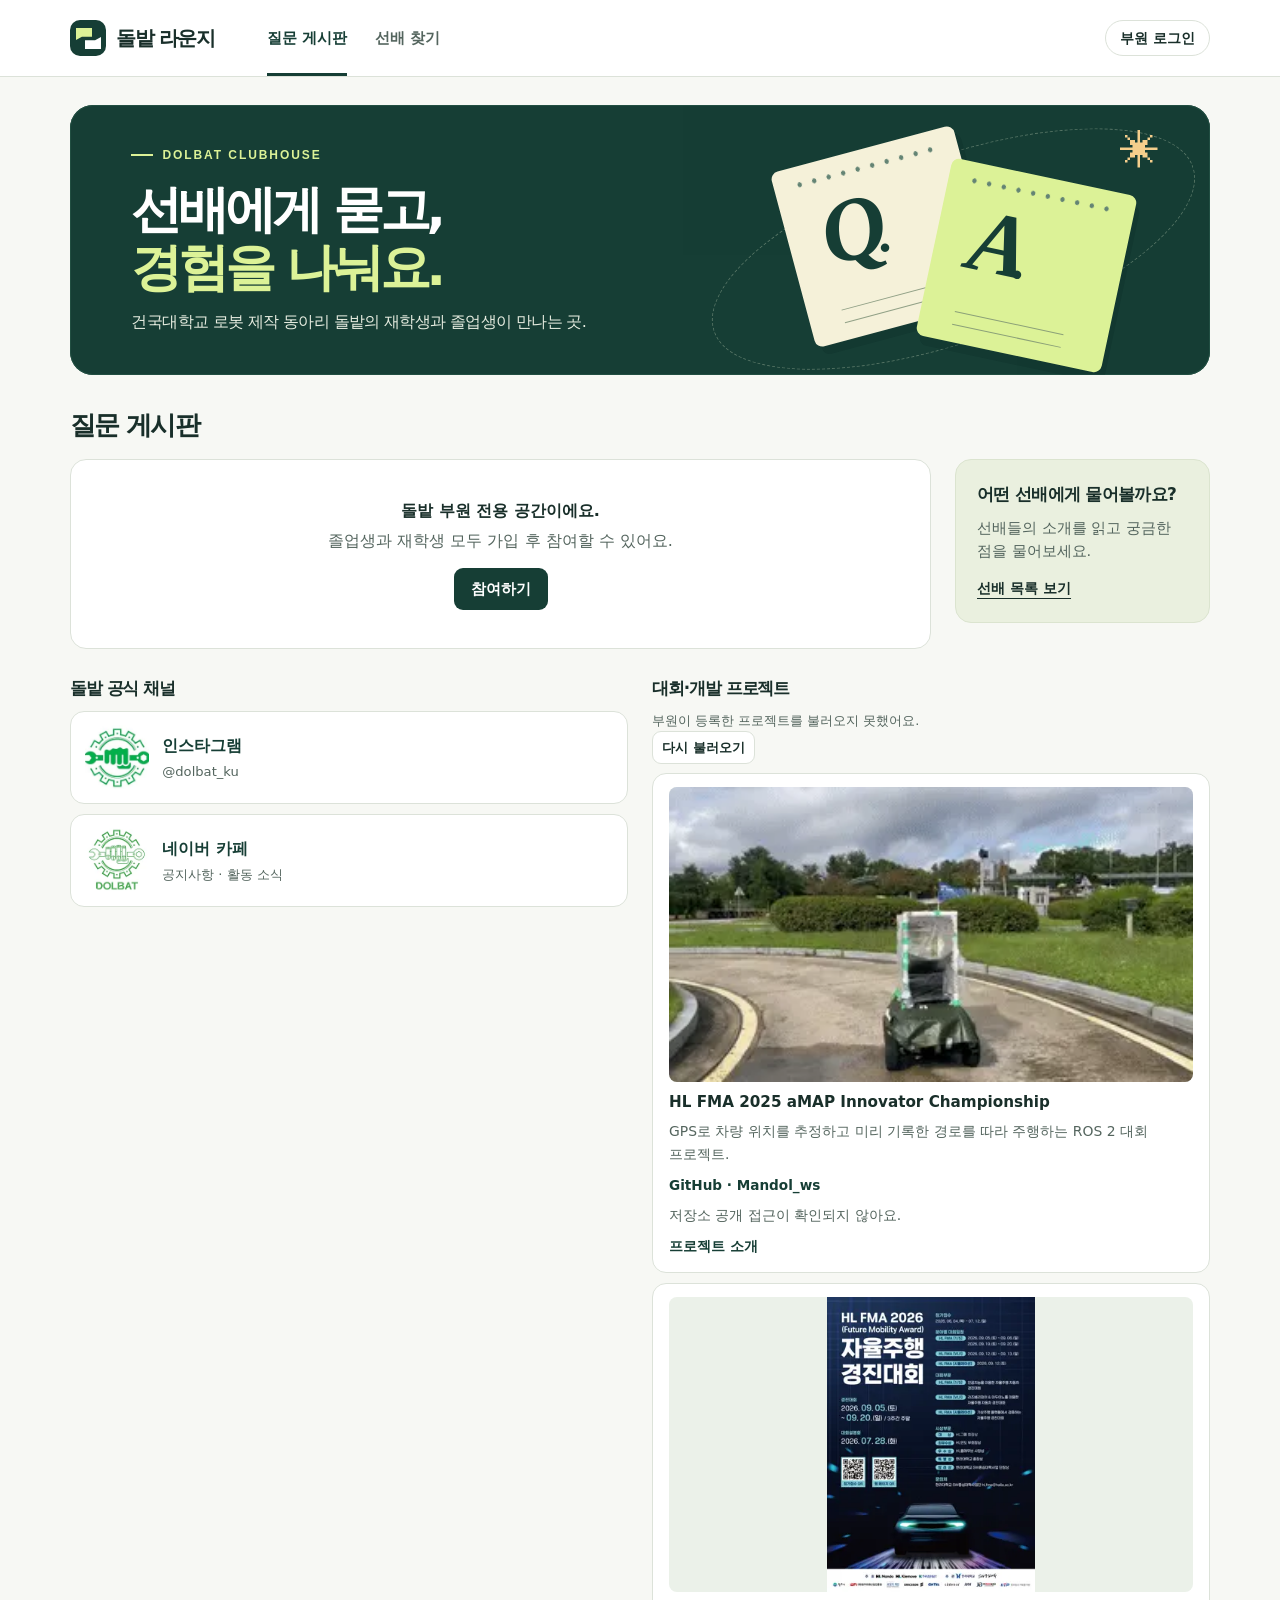
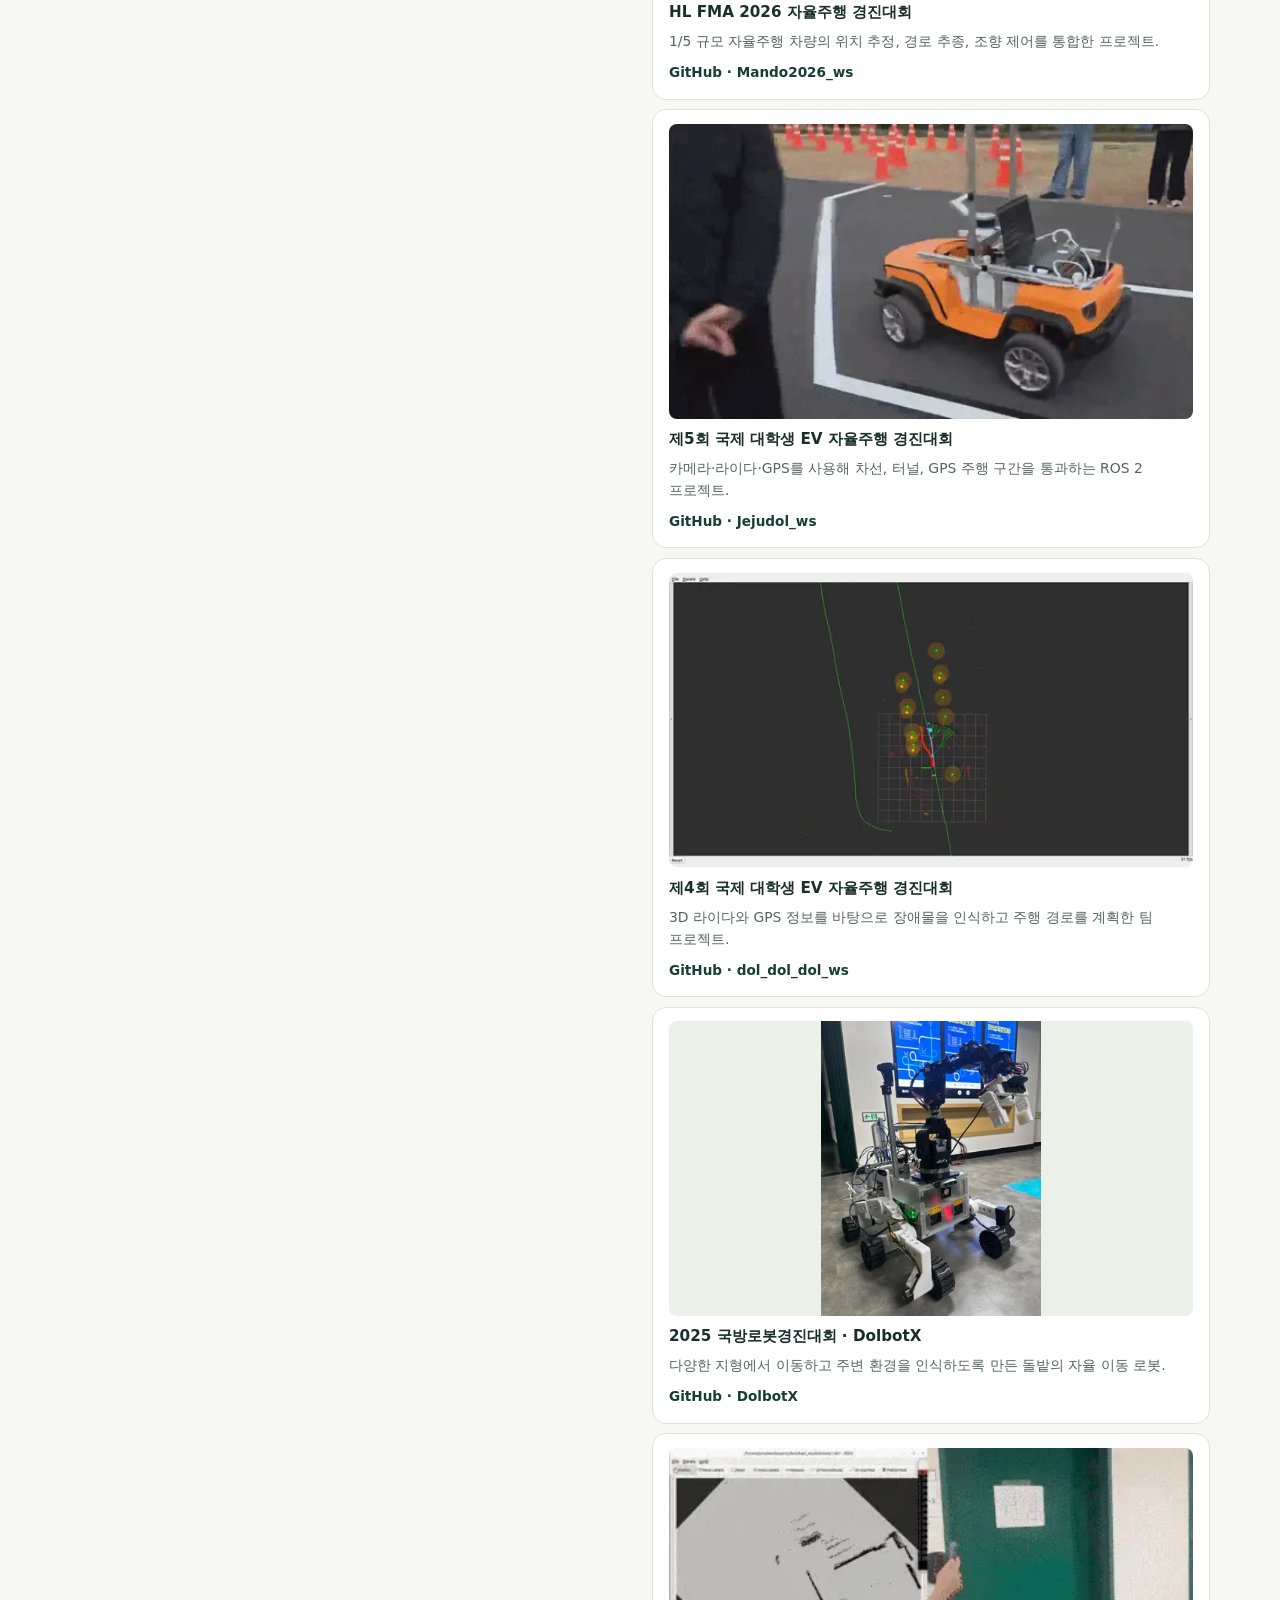
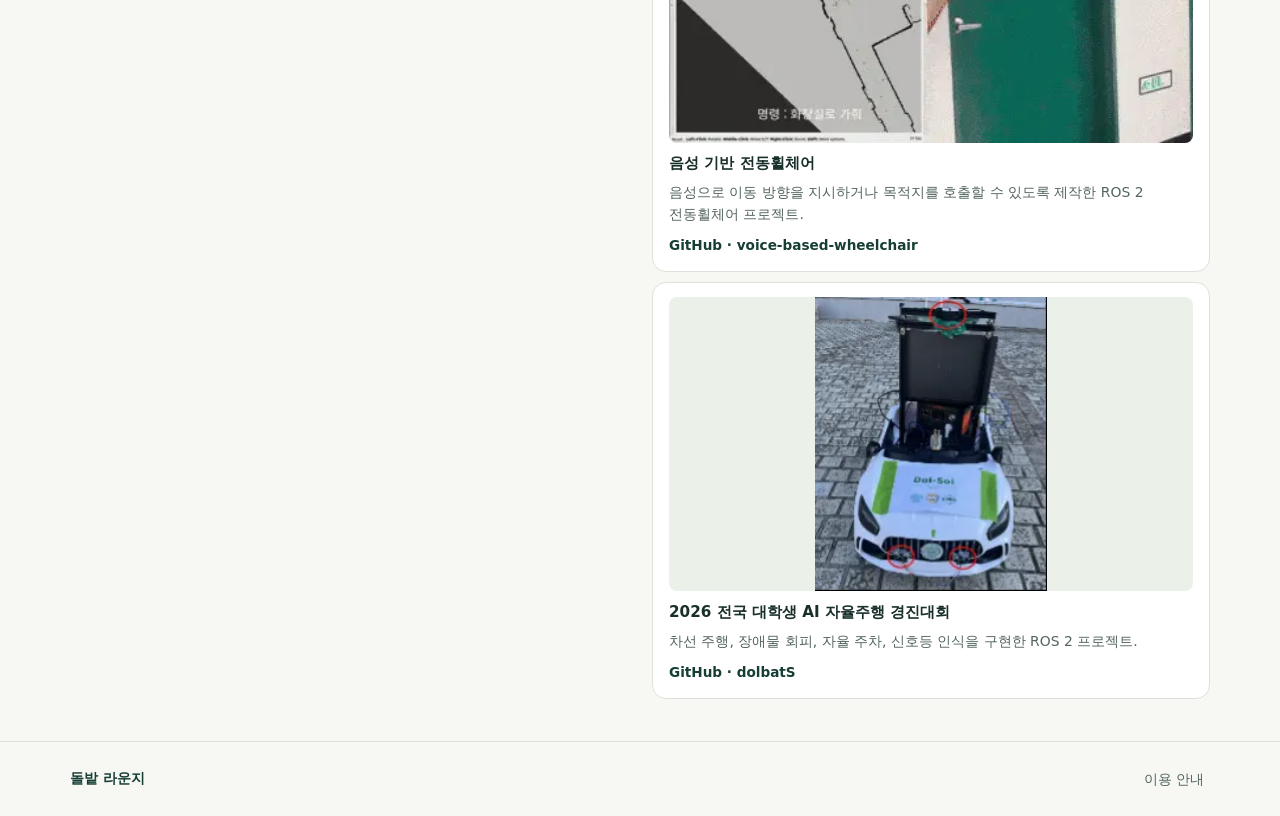
==== commit 363e2e37: "대회·개발 프로젝트 이미지와 부원 프로젝트 등록 추가" ====
--- a/index.html
+++ b/index.html
@@ -3,7 +3,7 @@
 <meta name="theme-color" content="#163e35"><title>돌밭 라운지 · DOLBAT</title>
 <meta name="description" content="건국대학교 로봇 제작 동아리 돌밭(DOLBAT)의 재학생과 졸업생이 질문하고 답하는 커뮤니티입니다.">
 <link rel="icon" href="data:image/svg+xml,%3Csvg xmlns='http://www.w3.org/2000/svg' viewBox='0 0 32 32'%3E%3Crect width='32' height='32' rx='8' fill='%23163e35'/%3E%3Cpath d='M8 8h11v8H13l-5 4zm8 10h8v7l-4-2h-4z' fill='%23dbf38c'/%3E%3C/svg%3E">
-<link rel="stylesheet" href="./style.css?v=rails1"><script defer src="./config.js"></script><script defer src="./data.js?v=history1"></script><script defer src="./app.js?v=history1"></script></head>
+<link rel="stylesheet" href="./style.css?v=projects1"><script defer src="./config.js"></script><script defer src="./data.js?v=projects1"></script><script defer src="./app.js?v=projects1"></script></head>
 <body>
 <header><div class="wrap top"><a class="brand" href="#questions" aria-label="돌밭 라운지 홈"><span class="brand-mark" aria-hidden="true"><i></i><b></b></span>돌밭 라운지</a>
 <nav aria-label="주 메뉴"><a href="#questions" data-nav="questions">질문 게시판</a><a href="#mentors" data-nav="mentors">선배 찾기</a></nav>
@@ -24,24 +24,58 @@
   </a>
 </aside>
 <aside class="site-rail competition-rail" aria-labelledby="competition-title">
-  <h2 id="competition-title">대회 프로젝트</h2>
-  <ul class="competition-list">
+  <div class="project-heading"><h2 id="competition-title">대회·개발 프로젝트</h2>
+    <button type="button" class="outline project-register" id="projectRegister" data-act="registerProject" hidden>프로젝트 등록</button>
+  </div>
+  <div id="projectFeed" class="project-feed">
+    <ul class="competition-list" id="memberProjects" aria-label="부원이 등록한 프로젝트" hidden></ul>
+    <p id="projectStatus" class="project-link-status" role="status" hidden></p>
+    <button type="button" id="projectMore" class="outline project-more" data-act="moreProjects" hidden>프로젝트 더 보기</button>
+    <ul class="competition-list" aria-label="돌밭 프로젝트">
     <li class="competition-card">
-      <h3>2026 전국 대학생 AI 자율주행 경진대회</h3>
-      <p>차선 주행, 장애물 회피, 자율 주차, 신호등 인식을 구현한 ROS 2 프로젝트예요.</p>
-      <a href="https://github.com/sw8744/dolbatS" target="_blank" rel="noopener noreferrer" aria-label="2026 전국 대학생 AI 자율주행 경진대회 GitHub">GitHub · dolbatS</a>
+      <img class="project-cover" src="./assets/projects/mandol-2025.webp" alt="" loading="lazy" decoding="async">
+      <h3>HL FMA 2025 aMAP Innovator Championship</h3>
+      <p>GPS로 차량 위치를 추정하고 미리 기록한 경로를 따라 주행하는 ROS 2 대회 프로젝트.</p>
+      <a href="https://github.com/Hannibal730/Mandol_ws" data-project-repo target="_blank" rel="noopener noreferrer">GitHub · Mandol_ws</a><p class="project-link-status">저장소 공개 접근이 확인되지 않아요.</p><a href="https://github.com/Hannibal730/Hannibal730#projects" target="_blank" rel="noopener noreferrer">프로젝트 소개</a>
     </li>
     <li class="competition-card">
+      <img class="project-cover" src="./assets/projects/mando-2026.webp" alt="" loading="lazy" decoding="async">
       <h3>HL FMA 2026 자율주행 경진대회</h3>
-      <p>1/5 규모 차량이 위치를 추정하고, 경로를 따라 주행하도록 만든 제어 코드예요.</p>
-      <a href="https://github.com/Hannibal730/Mando2026_ws" target="_blank" rel="noopener noreferrer" aria-label="HL FMA 2026 자율주행 경진대회 GitHub">GitHub · Mando2026_ws</a>
+      <p>1/5 규모 자율주행 차량의 위치 추정, 경로 추종, 조향 제어를 통합한 프로젝트.</p>
+      <a href="https://github.com/Hannibal730/Mando2026_ws" data-project-repo target="_blank" rel="noopener noreferrer">GitHub · Mando2026_ws</a>
     </li>
     <li class="competition-card">
+      <img class="project-cover" src="./assets/projects/jeju-2026.webp" alt="" loading="lazy" decoding="async">
       <h3>제5회 국제 대학생 EV 자율주행 경진대회</h3>
-      <p>카메라와 라이다, GPS로 차선·터널·GPS 구간을 주행하는 ROS 2 프로젝트예요.</p>
-      <a href="https://github.com/Hannibal730/Jejudol_ws" target="_blank" rel="noopener noreferrer" aria-label="제5회 국제 대학생 EV 자율주행 경진대회 GitHub">GitHub · Jejudol_ws</a>
+      <p>카메라·라이다·GPS를 사용해 차선, 터널, GPS 주행 구간을 통과하는 ROS 2 프로젝트.</p>
+      <a href="https://github.com/Hannibal730/Jejudol_ws" data-project-repo target="_blank" rel="noopener noreferrer">GitHub · Jejudol_ws</a>
     </li>
-  </ul>
+    <li class="competition-card">
+      <img class="project-cover" src="./assets/projects/jeju-2025.webp" alt="" loading="lazy" decoding="async">
+      <h3>제4회 국제 대학생 EV 자율주행 경진대회</h3>
+      <p>3D 라이다와 GPS 정보를 바탕으로 장애물을 인식하고 주행 경로를 계획한 팀 프로젝트.</p>
+      <a href="https://github.com/Highsky7/dol_dol_dol_ws" data-project-repo target="_blank" rel="noopener noreferrer">GitHub · dol_dol_dol_ws</a>
+    </li>
+    <li class="competition-card">
+      <img class="project-cover" src="./assets/projects/dolbotx.webp" alt="" loading="lazy" decoding="async">
+      <h3>2025 국방로봇경진대회 · DolbotX</h3>
+      <p>다양한 지형에서 이동하고 주변 환경을 인식하도록 만든 돌밭의 자율 이동 로봇.</p>
+      <a href="https://github.com/Highsky7/DolbotX" data-project-repo target="_blank" rel="noopener noreferrer">GitHub · DolbotX</a>
+    </li>
+    <li class="competition-card">
+      <img class="project-cover" src="./assets/projects/voice-wheelchair.webp" alt="" loading="lazy" decoding="async">
+      <h3>음성 기반 전동휠체어</h3>
+      <p>음성으로 이동 방향을 지시하거나 목적지를 호출할 수 있도록 제작한 ROS 2 전동휠체어 프로젝트.</p>
+      <a href="https://github.com/yooburi/voice-based-wheelchair" data-project-repo target="_blank" rel="noopener noreferrer">GitHub · voice-based-wheelchair</a>
+    </li>
+    <li class="competition-card">
+      <img class="project-cover" src="./assets/projects/dolbats.webp" alt="" loading="lazy" decoding="async">
+      <h3>2026 전국 대학생 AI 자율주행 경진대회</h3>
+      <p>차선 주행, 장애물 회피, 자율 주차, 신호등 인식을 구현한 ROS 2 프로젝트.</p>
+      <a href="https://github.com/sw8744/dolbatS" data-project-repo target="_blank" rel="noopener noreferrer">GitHub · dolbatS</a>
+    </li>
+    </ul>
+  </div>
 </aside>
 </main>
 <footer><div class="wrap"><strong>돌밭 라운지</strong><button id="about">이용 안내</button></div></footer>
--- a/style.css
+++ b/style.css
@@ -79,3 +79,16 @@
 @media (max-width: 670px) {
   .page-shell { width: calc(100% - 28px); grid-template-columns: minmax(0, 1fr); grid-template-areas: "core" "social" "competition"; }
 }
+
+.project-heading { display: flex; align-items: start; flex-wrap: wrap; justify-content: space-between; gap: .35rem .55rem; }
+.project-heading h2 { flex: 1 0 auto; }
+.project-register, .project-more { font-size: .82rem; padding: .3rem .58rem; margin-bottom: .55rem; }
+.project-feed { min-width: 0; }
+#memberProjects { margin-bottom: .6rem; }
+.project-link-status { font-size: .8rem; color: var(--muted); }
+.project-cover { display: block; width: 100%; aspect-ratio: 16 / 9; object-fit: contain; background: #ebf1e9; border-radius: 8px; margin-bottom: .65rem; }
+.project-description { white-space: pre-wrap; overflow-wrap: anywhere; }
+.competition-card h3 { overflow-wrap: anywhere; }
+@media (min-width: 1320px) {
+  .project-feed { max-height: 735px; overflow-y: auto; overscroll-behavior: contain; scrollbar-width: thin; padding-right: .2rem; }
+}
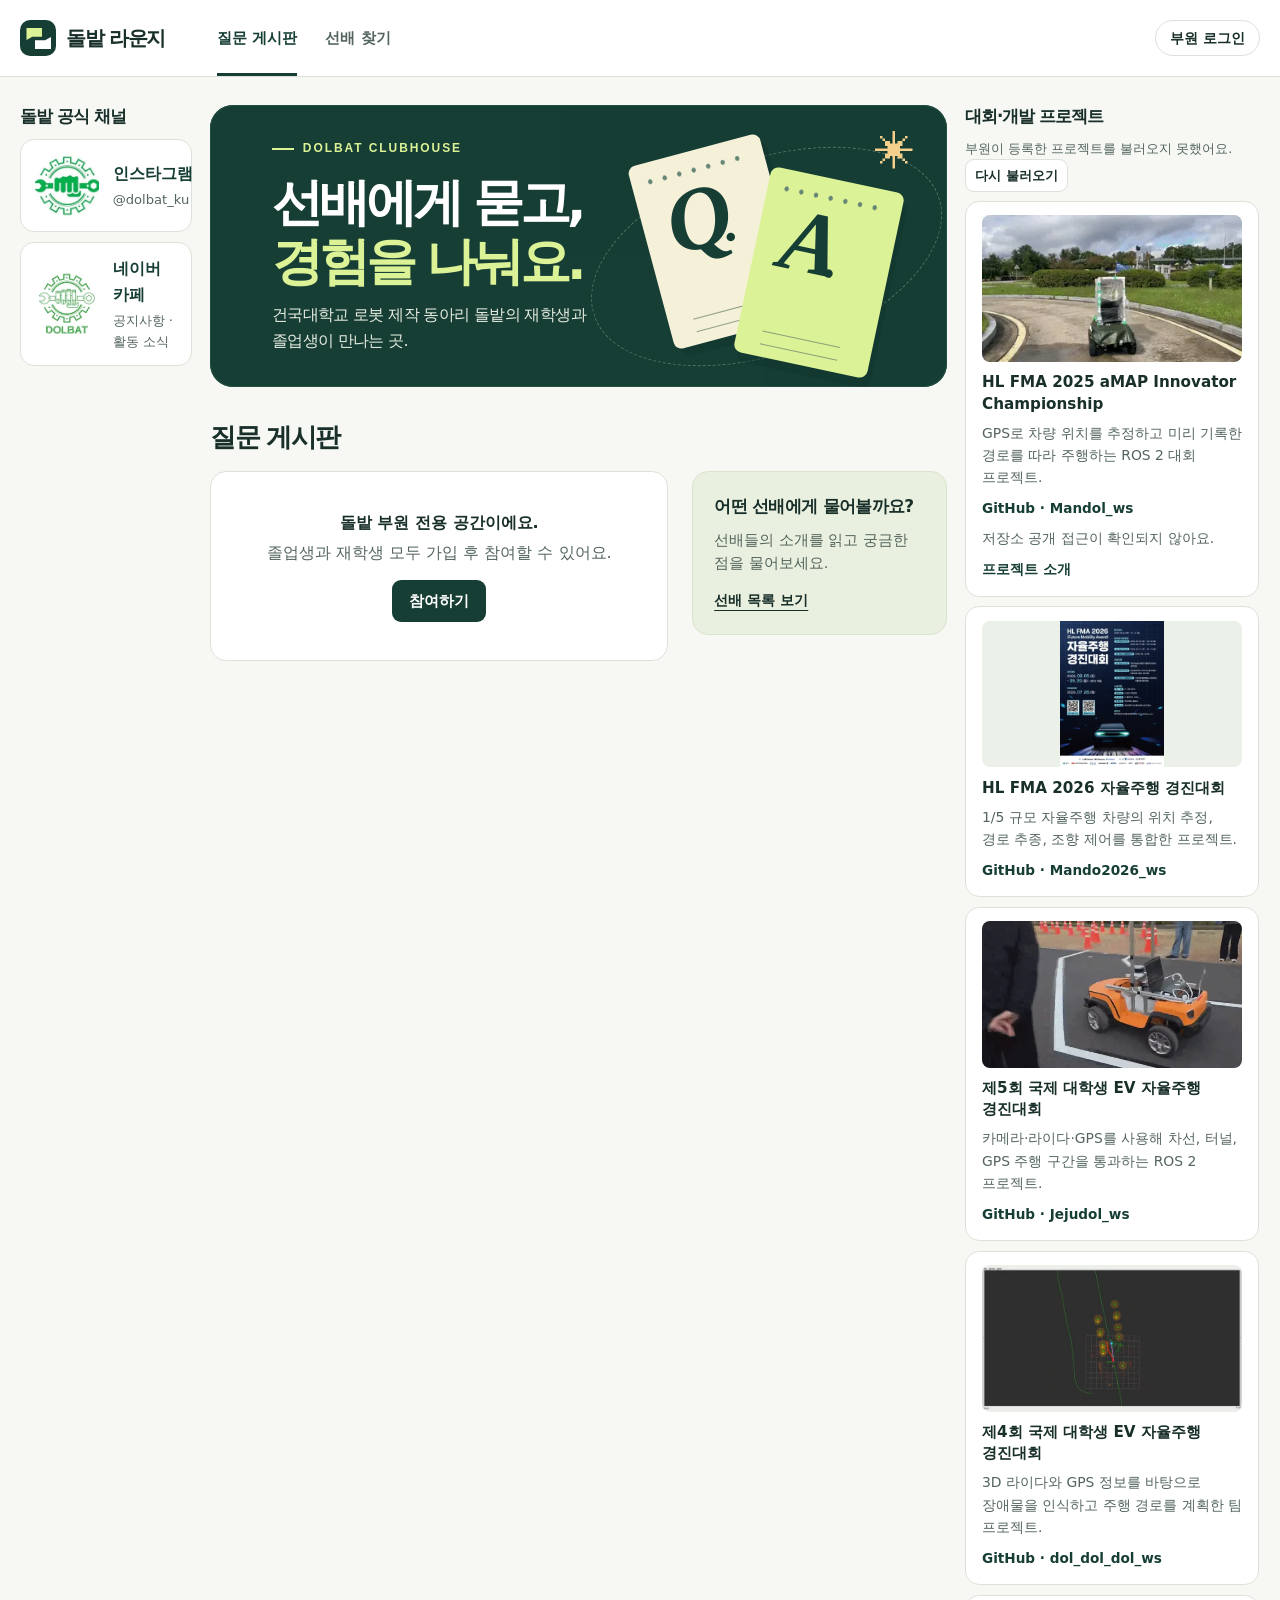
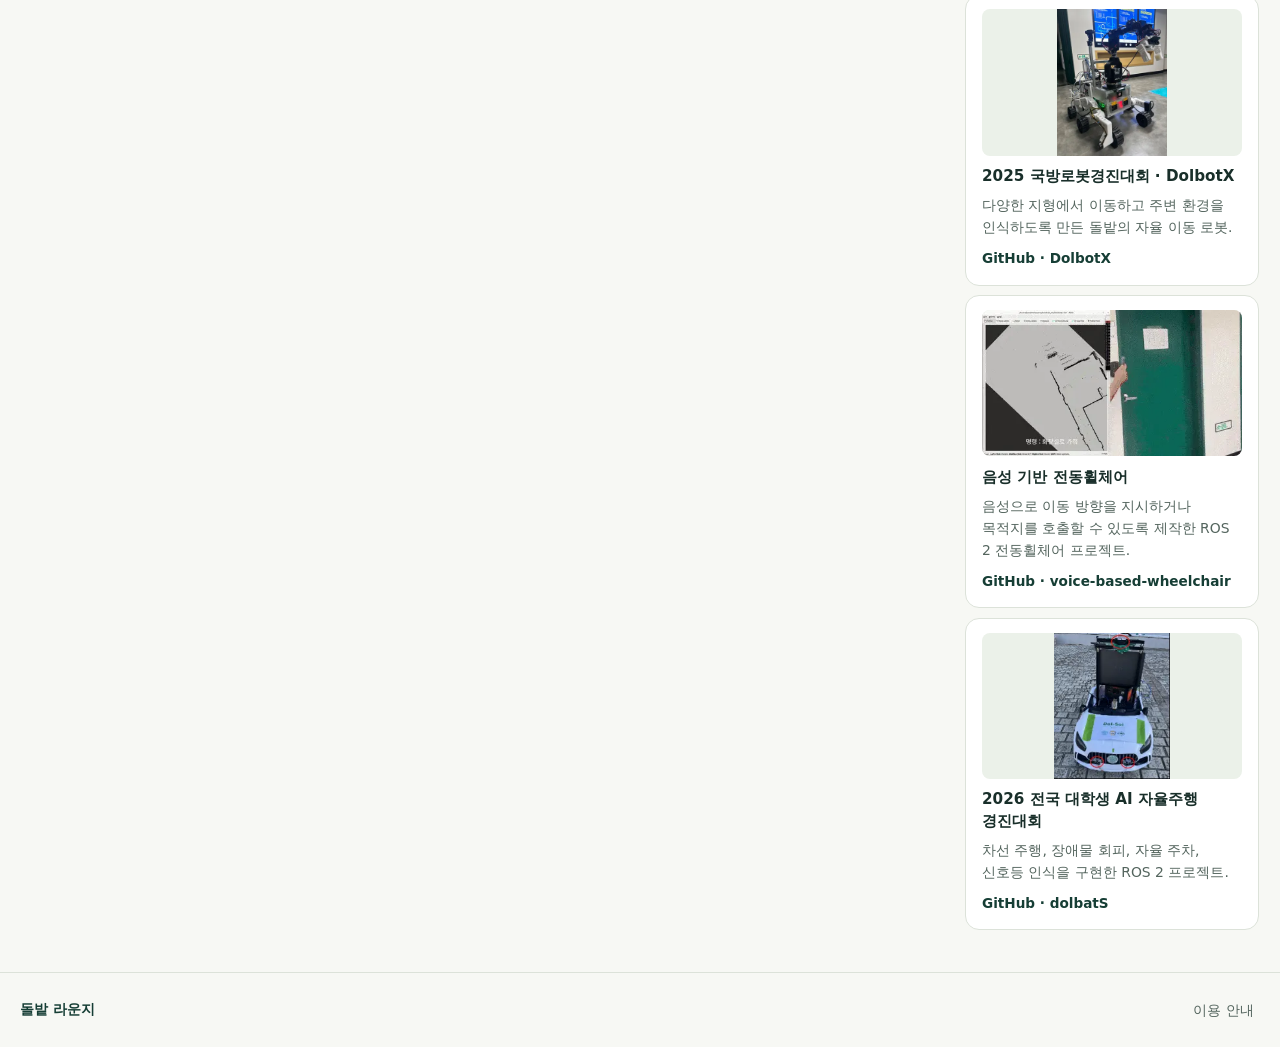
==== commit f1964f73: "넓은 화면에서 게시판과 프로젝트 영역 확장" ====
--- a/index.html
+++ b/index.html
@@ -3,7 +3,7 @@
 <meta name="theme-color" content="#163e35"><title>돌밭 라운지 · DOLBAT</title>
 <meta name="description" content="건국대학교 로봇 제작 동아리 돌밭(DOLBAT)의 재학생과 졸업생이 질문하고 답하는 커뮤니티입니다.">
 <link rel="icon" href="data:image/svg+xml,%3Csvg xmlns='http://www.w3.org/2000/svg' viewBox='0 0 32 32'%3E%3Crect width='32' height='32' rx='8' fill='%23163e35'/%3E%3Cpath d='M8 8h11v8H13l-5 4zm8 10h8v7l-4-2h-4z' fill='%23dbf38c'/%3E%3C/svg%3E">
-<link rel="stylesheet" href="./style.css?v=projects1"><script defer src="./config.js"></script><script defer src="./data.js?v=projects1"></script><script defer src="./app.js?v=projects1"></script></head>
+<link rel="stylesheet" href="./style.css?v=wide1"><script defer src="./config.js"></script><script defer src="./data.js?v=projects1"></script><script defer src="./app.js?v=projects1"></script></head>
 <body>
 <header><div class="wrap top"><a class="brand" href="#questions" aria-label="돌밭 라운지 홈"><span class="brand-mark" aria-hidden="true"><i></i><b></b></span>돌밭 라운지</a>
 <nav aria-label="주 메뉴"><a href="#questions" data-nav="questions">질문 게시판</a><a href="#mentors" data-nav="mentors">선배 찾기</a></nav>
--- a/style.css
+++ b/style.css
@@ -27,7 +27,7 @@
 .danger:hover { background: #fbe7e5; }
 
 .page-shell {
-  width: min(1140px, calc(100% - 80px));
+  width: min(1140px, calc(100% - 40px));
   margin: 0 auto;
   display: grid;
   grid-template-columns: repeat(2, minmax(0, 1fr));
@@ -65,13 +65,19 @@
 .competition-card h3 { font-size: .95rem; line-height: 1.4; margin: 0; }
 .competition-card p { margin: .42rem 0; font-size: .87rem; color: var(--muted); }
 .competition-card a { color: var(--pine); font-weight: 650; font-size: .85rem; text-underline-offset: .2em; overflow-wrap: anywhere; }
-@media (min-width: 1320px) {
+@media (min-width: 1200px) {
+  :root { --desktop-gutter: clamp(18px, 1.6vw, 40px); }
+  .page-shell, header .wrap, footer .wrap {
+    width: calc(100% - 2 * var(--desktop-gutter));
+  }
   .page-shell {
-    width: min(1700px, calc(100% - 80px));
-    grid-template-columns: clamp(200px, 15vw, 238px) minmax(0, 1fr) clamp(238px, 17vw, 274px);
+    grid-template-columns: clamp(172px, 13vw, 260px) minmax(0, 1fr) clamp(262px, 23vw, 580px);
     grid-template-areas: "social core competition";
+    column-gap: clamp(14px, 1.4vw, 30px);
   }
   .site-rail { margin-top: 28px; }
+  .hero { min-height: clamp(255px, 16vw, 350px); }
+  .project-feed { container-type: inline-size; }
 }
 @media (max-width: 850px) {
   .page-shell { width: calc(100% - 40px); gap: 24px 16px; }
@@ -89,6 +95,6 @@
 .project-cover { display: block; width: 100%; aspect-ratio: 16 / 9; object-fit: contain; background: #ebf1e9; border-radius: 8px; margin-bottom: .65rem; }
 .project-description { white-space: pre-wrap; overflow-wrap: anywhere; }
 .competition-card h3 { overflow-wrap: anywhere; }
-@media (min-width: 1320px) {
-  .project-feed { max-height: 735px; overflow-y: auto; overscroll-behavior: contain; scrollbar-width: thin; padding-right: .2rem; }
+@container (min-width: 450px) {
+  .competition-list { grid-template-columns: repeat(2, minmax(0, 1fr)); }
 }
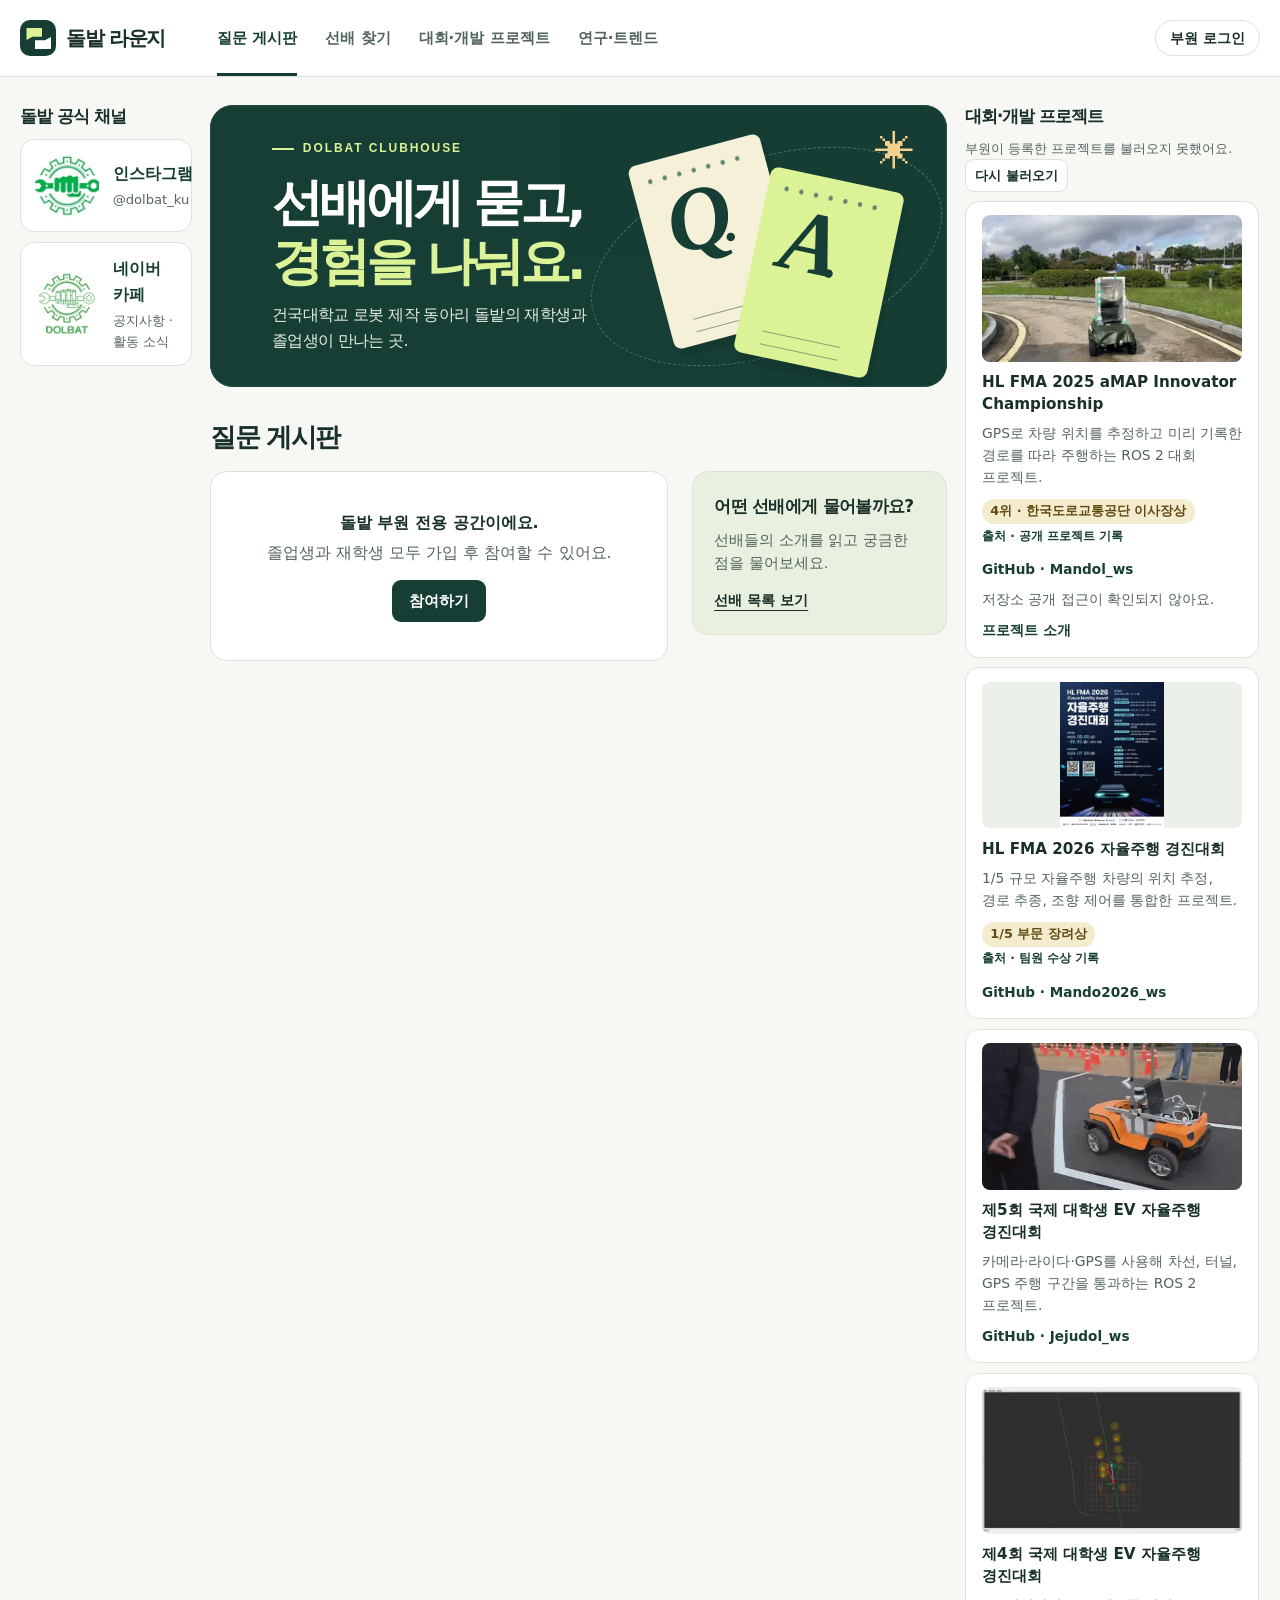
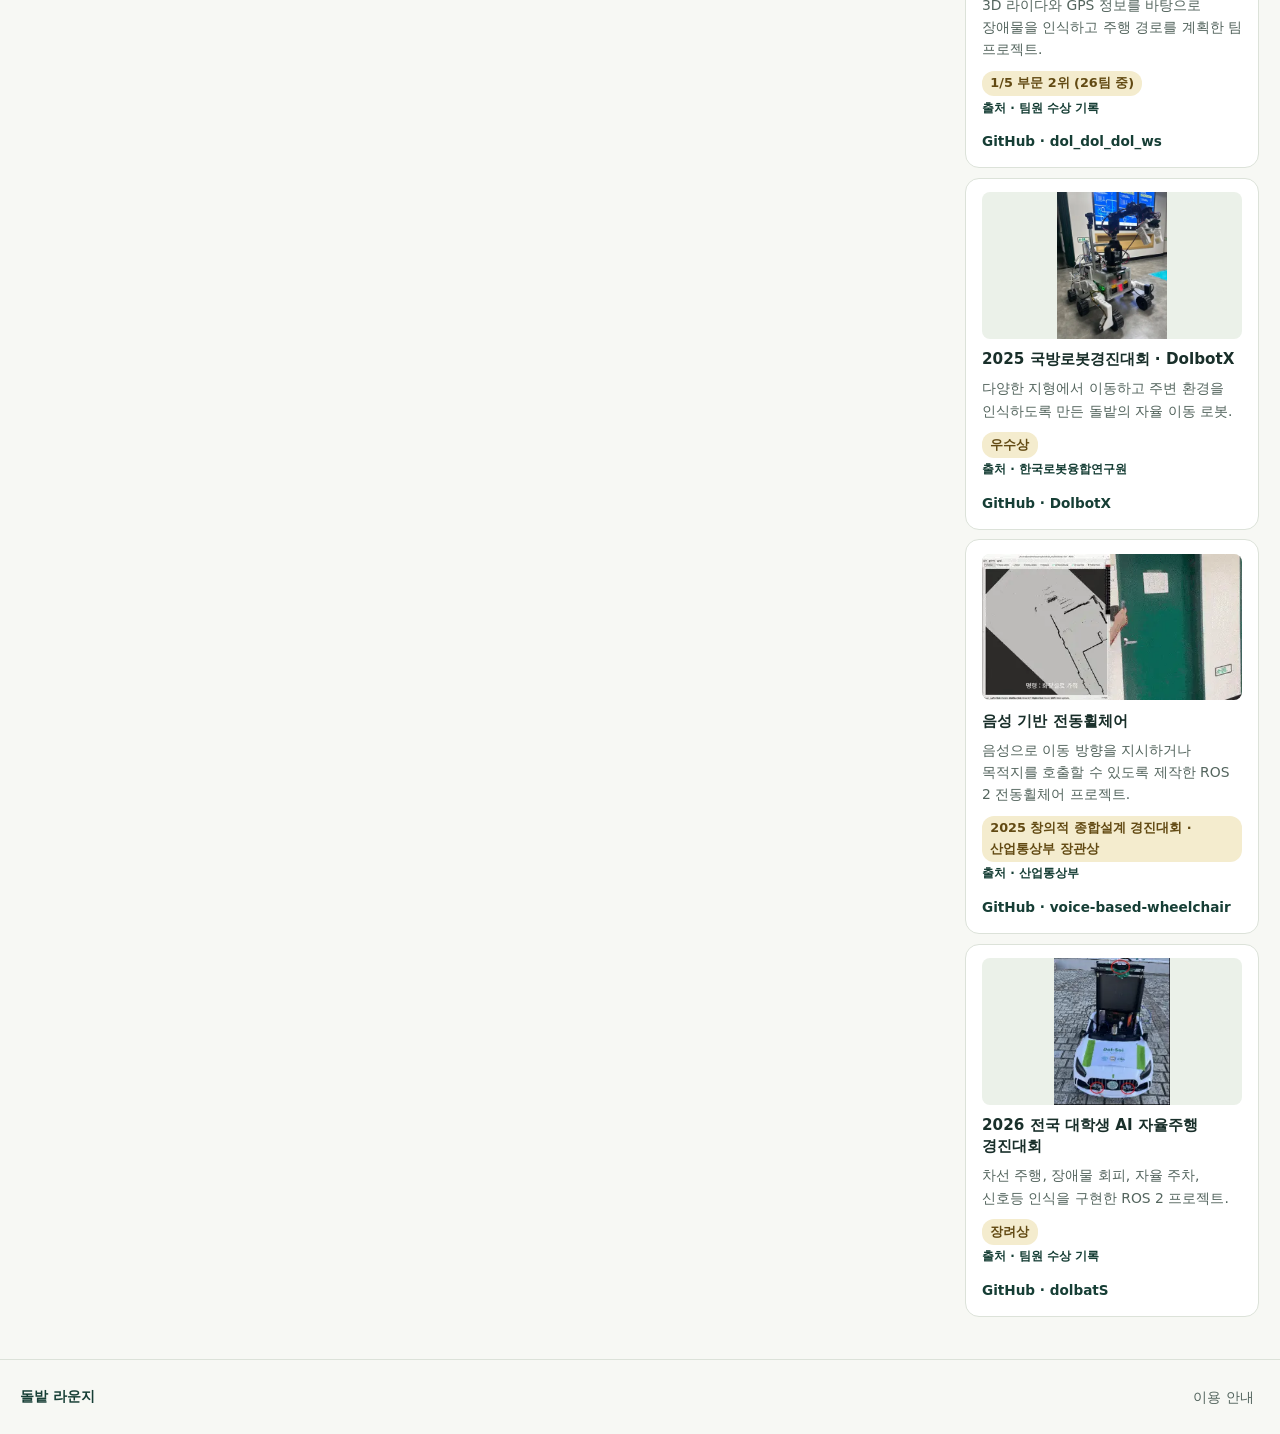
==== commit 7d0ec334: "프로젝트 메뉴, 연구·트렌드 공유 및 대회 성과 추가" ====
--- a/index.html
+++ b/index.html
@@ -3,15 +3,25 @@
 <meta name="theme-color" content="#163e35"><title>돌밭 라운지 · DOLBAT</title>
 <meta name="description" content="건국대학교 로봇 제작 동아리 돌밭(DOLBAT)의 재학생과 졸업생이 질문하고 답하는 커뮤니티입니다.">
 <link rel="icon" href="data:image/svg+xml,%3Csvg xmlns='http://www.w3.org/2000/svg' viewBox='0 0 32 32'%3E%3Crect width='32' height='32' rx='8' fill='%23163e35'/%3E%3Cpath d='M8 8h11v8H13l-5 4zm8 10h8v7l-4-2h-4z' fill='%23dbf38c'/%3E%3C/svg%3E">
-<link rel="stylesheet" href="./style.css?v=wide1"><script defer src="./config.js"></script><script defer src="./data.js?v=projects1"></script><script defer src="./app.js?v=projects1"></script></head>
+<link rel="stylesheet" href="./style.css?v=trends1"><script defer src="./config.js"></script><script defer src="./data.js?v=trends1"></script><script defer src="./app.js?v=trends1"></script></head>
 <body>
 <header><div class="wrap top"><a class="brand" href="#questions" aria-label="돌밭 라운지 홈"><span class="brand-mark" aria-hidden="true"><i></i><b></b></span>돌밭 라운지</a>
-<nav aria-label="주 메뉴"><a href="#questions" data-nav="questions">질문 게시판</a><a href="#mentors" data-nav="mentors">선배 찾기</a></nav>
+<nav aria-label="주 메뉴"><a href="#questions" data-nav="questions">질문 게시판</a><a href="#mentors" data-nav="mentors">선배 찾기</a><a href="#projects" data-nav="projects">대회·개발 프로젝트</a><a href="#trends" data-nav="trends">연구·트렌드</a></nav>
 <button class="account" id="account"></button></div></header>
 <main class="page-shell">
 <div class="page-core"><section class="hero"><div class="hero-copy"><p class="eyebrow"><span></span>DOLBAT CLUBHOUSE</p><h1>선배에게 묻고,<br><em>경험을 나눠요.</em></h1><p class="intro">건국대학교 로봇 제작 동아리 돌밭의 재학생과 졸업생이 만나는 곳.</p></div>
 <div class="art" aria-hidden="true"><div class="orbit"></div><div class="paper qpaper"><div class="holes"></div><strong>Q<span>.</span></strong><div class="paper-lines"></div></div><div class="paper apaper"><div class="holes"></div><strong>A<span>.</span></strong><div class="paper-lines"></div></div><i class="spark">✳</i></div></section>
-<div id="board"></div></div>
+<div id="board"></div>
+<section class="trends-page" id="trendsPage" aria-labelledby="trendsTitle" hidden>
+  <div class="project-heading"><h1 id="trendsTitle">연구·트렌드</h1>
+    <button type="button" class="solid" id="trendRegister" data-act="registerTrend" hidden>정보 공유하기</button>
+  </div>
+  <p class="dim trends-intro">새로 본 논문, 기술 소식, 써본 개발 도구를 소개해 보세요.</p>
+  <div id="trendList" class="trends-list"></div>
+  <p id="trendStatus" class="hint" role="status">소식을 불러오는 중이에요.</p>
+  <button type="button" id="trendMore" class="outline" data-act="moreTrends" hidden>소식 더 보기</button>
+</section>
+</div>
 <aside class="site-rail social-rail" aria-labelledby="social-title">
   <h2 id="social-title">돌밭 공식 채널</h2>
   <a class="social-card" href="https://www.instagram.com/dolbat_ku/" target="_blank" rel="noopener noreferrer">
@@ -36,12 +46,14 @@
       <img class="project-cover" src="./assets/projects/mandol-2025.webp" alt="" loading="lazy" decoding="async">
       <h3>HL FMA 2025 aMAP Innovator Championship</h3>
       <p>GPS로 차량 위치를 추정하고 미리 기록한 경로를 따라 주행하는 ROS 2 대회 프로젝트.</p>
+      <div class="project-award"><strong>4위 · 한국도로교통공단 이사장상</strong><a href="https://explore.market.dev/ecosystems/cpp/projects/mandol_ws" target="_blank" rel="noopener noreferrer" aria-label="4위 · 한국도로교통공단 이사장상 출처 · 공개 프로젝트 기록">출처 · 공개 프로젝트 기록</a></div>
       <a href="https://github.com/Hannibal730/Mandol_ws" data-project-repo target="_blank" rel="noopener noreferrer">GitHub · Mandol_ws</a><p class="project-link-status">저장소 공개 접근이 확인되지 않아요.</p><a href="https://github.com/Hannibal730/Hannibal730#projects" target="_blank" rel="noopener noreferrer">프로젝트 소개</a>
     </li>
     <li class="competition-card">
       <img class="project-cover" src="./assets/projects/mando-2026.webp" alt="" loading="lazy" decoding="async">
       <h3>HL FMA 2026 자율주행 경진대회</h3>
       <p>1/5 규모 자율주행 차량의 위치 추정, 경로 추종, 조향 제어를 통합한 프로젝트.</p>
+      <div class="project-award"><strong>1/5 부문 장려상</strong><a href="https://github.com/sw8744/sw8744#awards" target="_blank" rel="noopener noreferrer" aria-label="1/5 부문 장려상 출처 · 팀원 수상 기록">출처 · 팀원 수상 기록</a></div>
       <a href="https://github.com/Hannibal730/Mando2026_ws" data-project-repo target="_blank" rel="noopener noreferrer">GitHub · Mando2026_ws</a>
     </li>
     <li class="competition-card">
@@ -54,24 +66,28 @@
       <img class="project-cover" src="./assets/projects/jeju-2025.webp" alt="" loading="lazy" decoding="async">
       <h3>제4회 국제 대학생 EV 자율주행 경진대회</h3>
       <p>3D 라이다와 GPS 정보를 바탕으로 장애물을 인식하고 주행 경로를 계획한 팀 프로젝트.</p>
+      <div class="project-award"><strong>1/5 부문 2위 (26팀 중)</strong><a href="https://kr.linkedin.com/in/hannibal730/ko" target="_blank" rel="noopener noreferrer" aria-label="1/5 부문 2위 (26팀 중) 출처 · 팀원 수상 기록">출처 · 팀원 수상 기록</a></div>
       <a href="https://github.com/Highsky7/dol_dol_dol_ws" data-project-repo target="_blank" rel="noopener noreferrer">GitHub · dol_dol_dol_ws</a>
     </li>
     <li class="competition-card">
       <img class="project-cover" src="./assets/projects/dolbotx.webp" alt="" loading="lazy" decoding="async">
       <h3>2025 국방로봇경진대회 · DolbotX</h3>
       <p>다양한 지형에서 이동하고 주변 환경을 인식하도록 만든 돌밭의 자율 이동 로봇.</p>
+      <div class="project-award"><strong>우수상</strong><a href="https://www.youtube.com/watch?v=GcvBvOLfVEU" target="_blank" rel="noopener noreferrer" aria-label="우수상 출처 · 한국로봇융합연구원">출처 · 한국로봇융합연구원</a></div>
       <a href="https://github.com/Highsky7/DolbotX" data-project-repo target="_blank" rel="noopener noreferrer">GitHub · DolbotX</a>
     </li>
     <li class="competition-card">
       <img class="project-cover" src="./assets/projects/voice-wheelchair.webp" alt="" loading="lazy" decoding="async">
       <h3>음성 기반 전동휠체어</h3>
       <p>음성으로 이동 방향을 지시하거나 목적지를 호출할 수 있도록 제작한 ROS 2 전동휠체어 프로젝트.</p>
+      <div class="project-award"><strong>2025 창의적 종합설계 경진대회 · 산업통상부 장관상</strong><a href="https://www.motir.go.kr/kor/article/ATCL3f49a5a8c/171257/view?mno=&amp;pageIndex=88" target="_blank" rel="noopener noreferrer">출처 · 산업통상부</a></div>
       <a href="https://github.com/yooburi/voice-based-wheelchair" data-project-repo target="_blank" rel="noopener noreferrer">GitHub · voice-based-wheelchair</a>
     </li>
     <li class="competition-card">
       <img class="project-cover" src="./assets/projects/dolbats.webp" alt="" loading="lazy" decoding="async">
       <h3>2026 전국 대학생 AI 자율주행 경진대회</h3>
       <p>차선 주행, 장애물 회피, 자율 주차, 신호등 인식을 구현한 ROS 2 프로젝트.</p>
+      <div class="project-award"><strong>장려상</strong><a href="https://github.com/sw8744/sw8744#awards" target="_blank" rel="noopener noreferrer" aria-label="장려상 출처 · 팀원 수상 기록">출처 · 팀원 수상 기록</a></div>
       <a href="https://github.com/sw8744/dolbatS" data-project-repo target="_blank" rel="noopener noreferrer">GitHub · dolbatS</a>
     </li>
     </ul>
--- a/style.css
+++ b/style.css
@@ -98,3 +98,28 @@
 @container (min-width: 450px) {
   .competition-list { grid-template-columns: repeat(2, minmax(0, 1fr)); }
 }
+
+.page-shell[data-view="projects"] { grid-template-areas: "competition competition" "social social"; }
+.page-shell[data-view="projects"] .page-core { display: none; }
+.page-shell[data-view="projects"] .competition-rail, .trends-page { margin-top: 28px; }
+.page-shell[data-view="projects"] .project-feed { container-type: inline-size; }
+.page-shell[data-view="projects"] .project-heading h2, .trends-page h1 { margin: 0 0 .7rem; font-size: clamp(1.45rem, 2.1vw, 2rem); }
+.trends-intro { margin: 0 0 1rem; }
+.trends-list { display: grid; gap: .65rem; }
+.trend-card h2 { font-size: 1.08rem; line-height: 1.45; margin: .5rem 0 .35rem; overflow-wrap: anywhere; }
+.trend-card p { font-size: .95rem; }
+#trendMore { margin-top: .9rem; }
+.project-award { display: grid; justify-items: start; gap: .16rem; margin: .65rem 0; }
+.project-award strong { padding: .15rem .52rem; border-radius: 12px; background: #f4ecce; color: #624a13; font-size: .8rem; }
+.project-award a { font-size: .75rem; }
+@container (min-width: 850px) {
+  .page-shell[data-view="projects"] .competition-list { grid-template-columns: repeat(3, minmax(0, 1fr)); }
+}
+@media (min-width: 1200px) {
+  .page-shell[data-view="projects"] { grid-template-areas: "social competition competition"; }
+}
+@media (max-width: 670px) {
+  .page-shell[data-view="projects"] { grid-template-areas: "competition" "social"; }
+  .top nav { flex-wrap: wrap; gap: 0 clamp(.5rem, 2vw, 1rem); }
+  .top nav a { font-size: .82rem; }
+}
